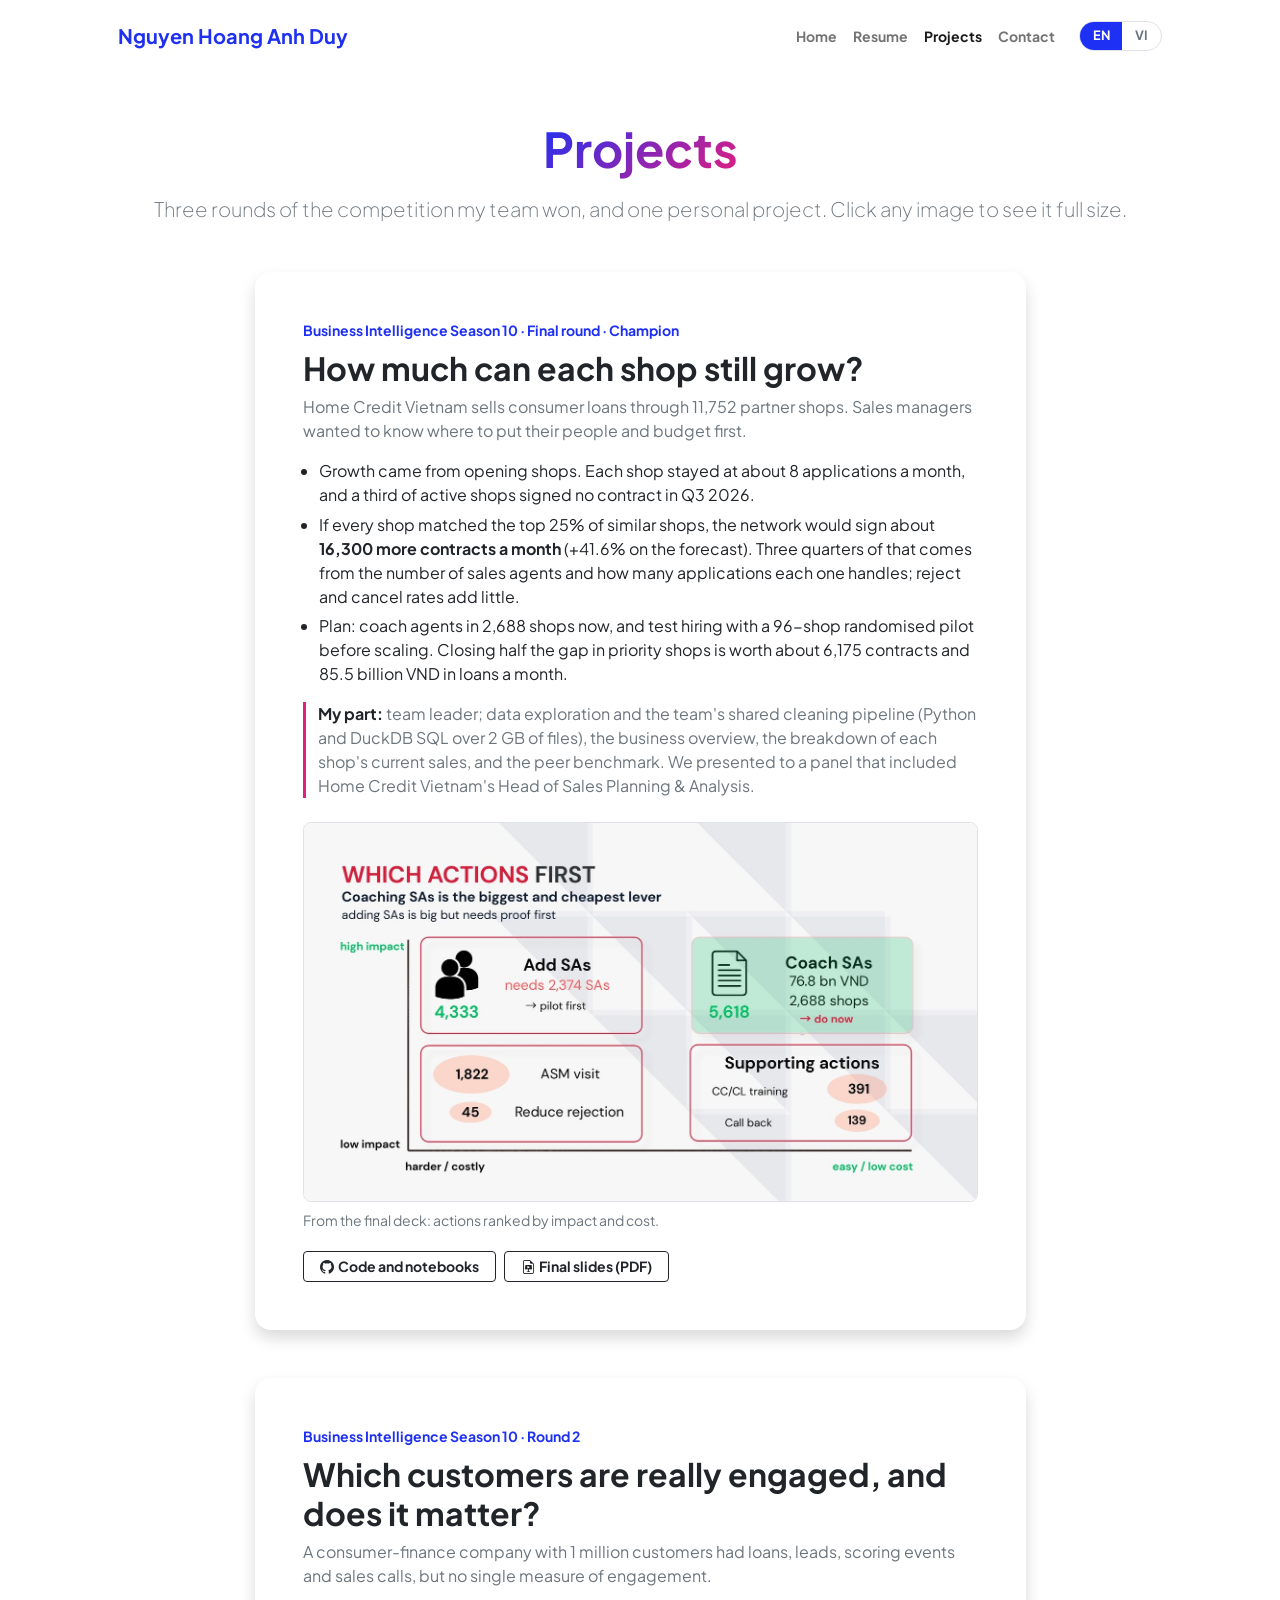
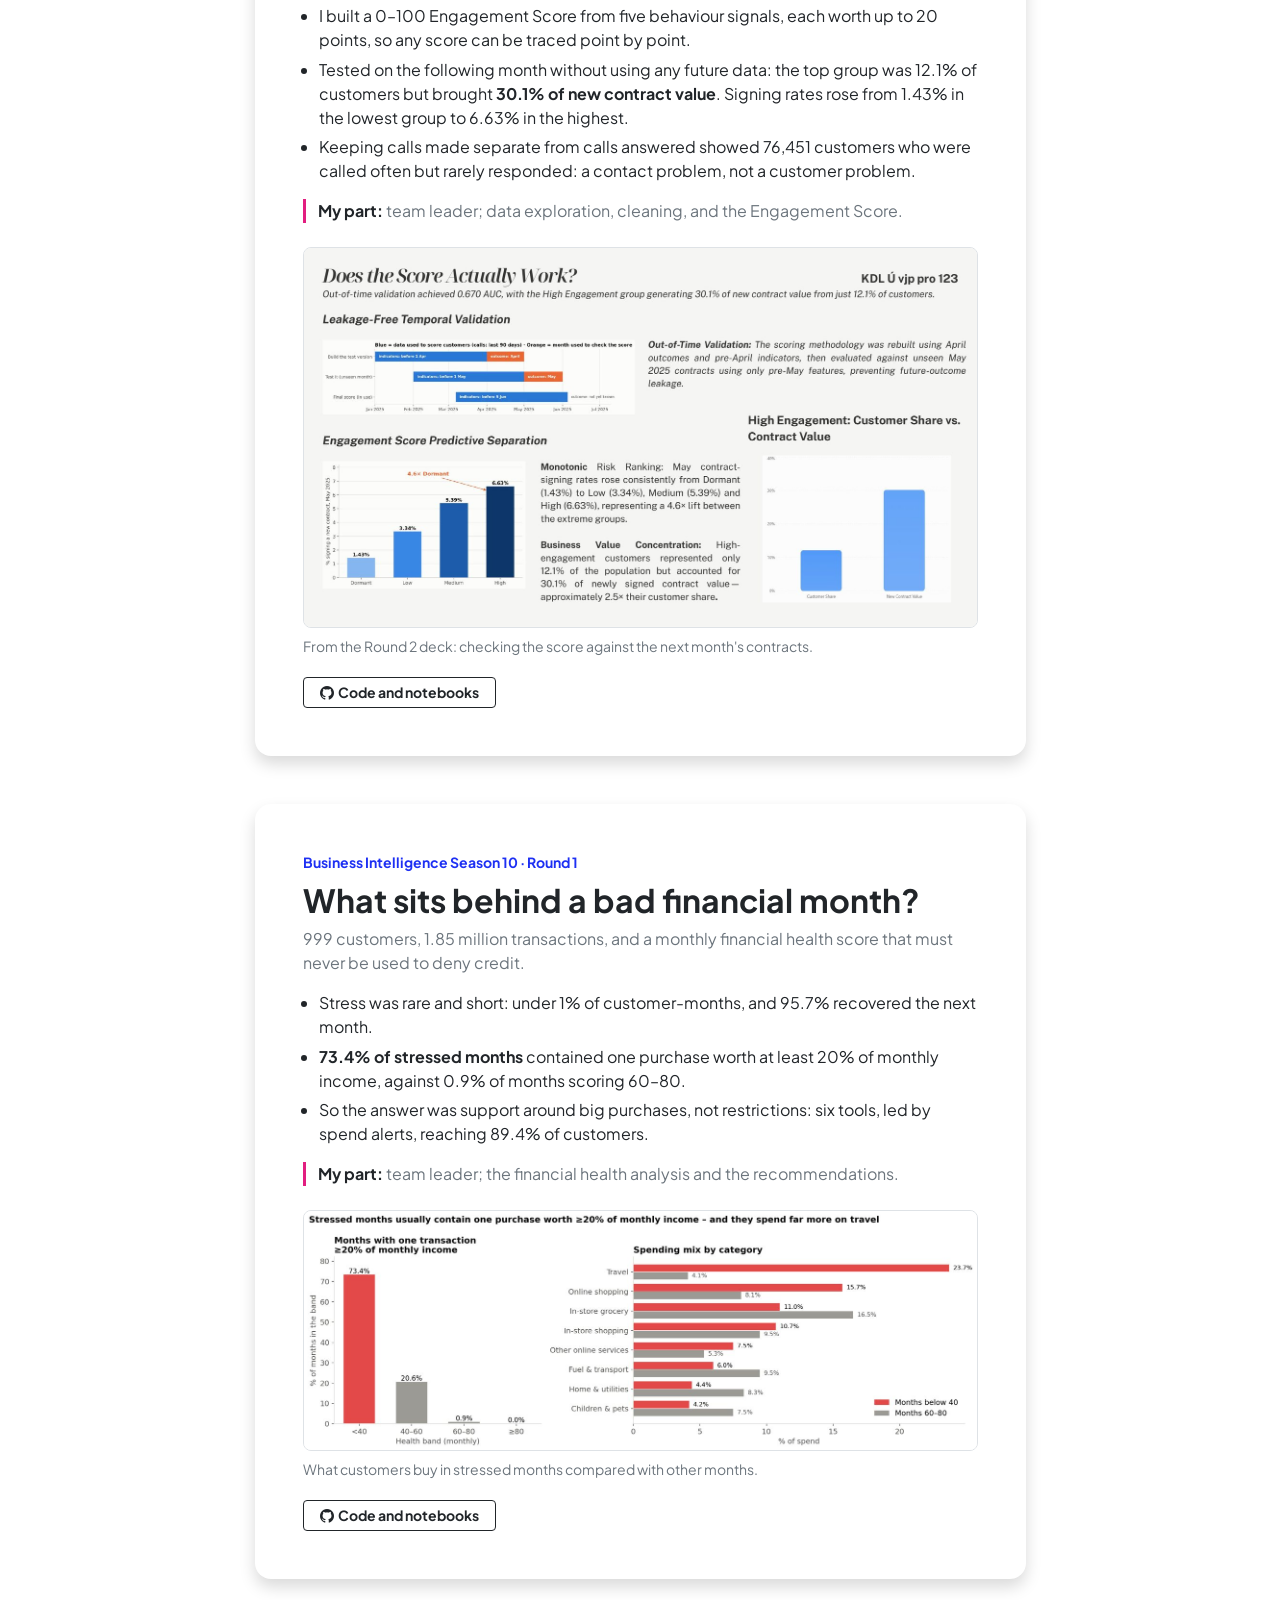
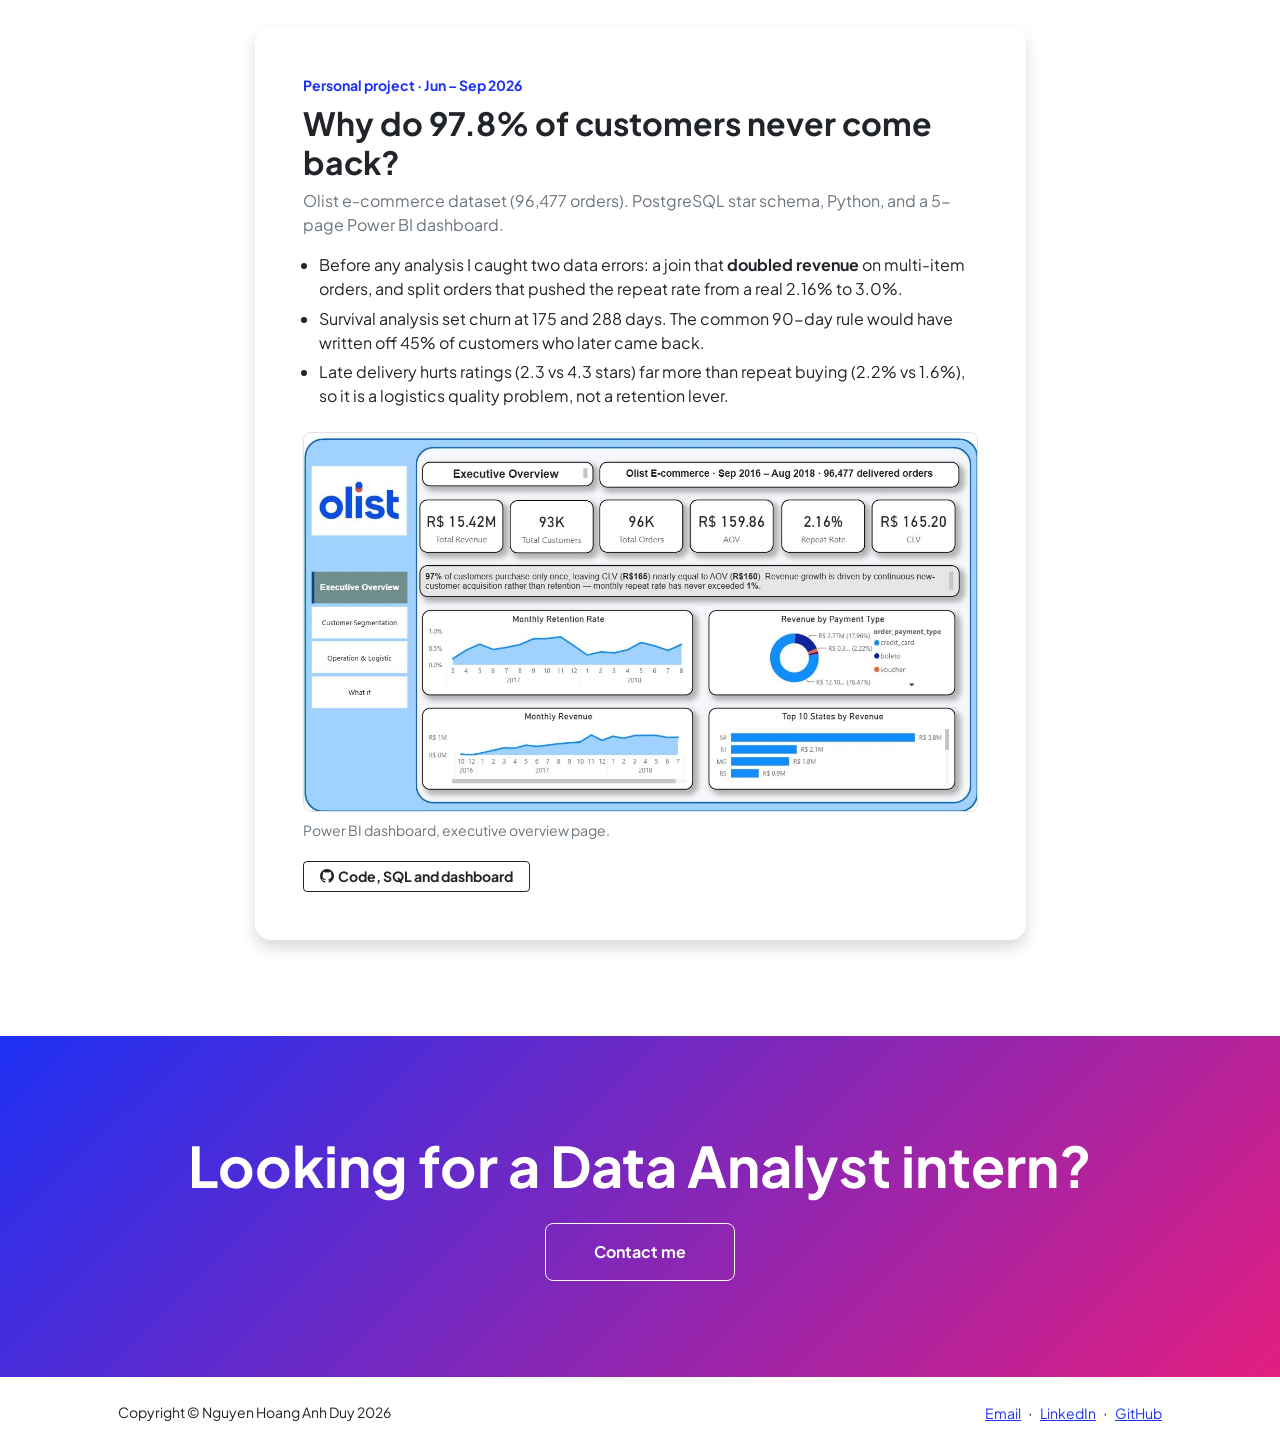
==== projects.html @ 7b72221c "Rebuild portfolio on the Start Bootstrap Personal frame: Home, Resume, Projects, Contact (EN/VI)" ====
<!DOCTYPE html>
<html lang="en" data-lang="en">
    <head>
        <meta charset="utf-8" />
        <meta name="viewport" content="width=device-width, initial-scale=1, shrink-to-fit=no" />
        <meta name="description" content="Data analysis projects by Nguyen Hoang Anh Duy." />
        <meta name="author" content="Nguyen Hoang Anh Duy" />
        <title>Projects – Nguyen Hoang Anh Duy</title>
        <link rel="icon" type="image/x-icon" href="assets/favicon.ico" />
        <link rel="preconnect" href="https://fonts.googleapis.com" />
        <link rel="preconnect" href="https://fonts.gstatic.com" crossorigin />
        <link href="https://fonts.googleapis.com/css2?family=Plus+Jakarta+Sans:wght@300;400;500;600;700;800&amp;display=swap" rel="stylesheet" />
        <link href="https://cdn.jsdelivr.net/npm/bootstrap-icons@1.8.1/font/bootstrap-icons.css" rel="stylesheet" />
        <link href="css/styles.css" rel="stylesheet" />
        <link href="css/custom.css" rel="stylesheet" />
        <script>try{var l=localStorage.getItem('lang');if(l==='vi'||l==='en')document.documentElement.setAttribute('data-lang',l);}catch(e){}</script>
    </head>
    <body class="d-flex flex-column h-100">
        <main class="flex-shrink-0">
            <!-- Navigation-->
            <nav class="navbar navbar-expand-lg navbar-light bg-white py-3">
                <div class="container px-5">
                    <a class="navbar-brand" href="index.html"><span class="fw-bolder text-primary">Nguyen Hoang Anh Duy</span></a>
                    <div class="d-flex align-items-center order-lg-last ms-auto ms-lg-3">
                        <div class="langs" role="group" aria-label="Language">
                            <button type="button" data-set="en" aria-pressed="true">EN</button>
                            <button type="button" data-set="vi" aria-pressed="false">VI</button>
                        </div>
                        <button class="navbar-toggler ms-2" type="button" data-bs-toggle="collapse" data-bs-target="#navbarSupportedContent" aria-controls="navbarSupportedContent" aria-expanded="false" aria-label="Toggle navigation"><span class="navbar-toggler-icon"></span></button>
                    </div>
                    <div class="collapse navbar-collapse" id="navbarSupportedContent">
                        <ul class="navbar-nav ms-auto mb-2 mb-lg-0 small fw-bolder">
                            <li class="nav-item"><a class="nav-link" href="index.html"><span lang="en">Home</span><span lang="vi">Trang chủ</span></a></li>
                            <li class="nav-item"><a class="nav-link" href="resume.html"><span lang="en">Resume</span><span lang="vi">Hồ sơ</span></a></li>
                            <li class="nav-item"><a class="nav-link active" aria-current="page" href="projects.html"><span lang="en">Projects</span><span lang="vi">Dự án</span></a></li>
                            <li class="nav-item"><a class="nav-link" href="contact.html"><span lang="en">Contact</span><span lang="vi">Liên hệ</span></a></li>
                        </ul>
                    </div>
                </div>
            </nav>
            <!-- Projects Section-->
            <section class="py-5">
                <div class="container px-5 mb-5">
                    <div class="text-center mb-5">
                        <h1 class="display-5 fw-bolder mb-0"><span class="text-gradient d-inline"><span lang="en">Projects</span><span lang="vi">Dự án</span></span></h1>
                        <p class="lead fw-light text-muted mt-3 mb-0" lang="en">Three rounds of the competition my team won, and one personal project. Click any image to see it full size.</p>
                        <p class="lead fw-light text-muted mt-3 mb-0" lang="vi">Ba vòng của cuộc thi nhóm mình vô địch, và một dự án cá nhân. Bấm vào hình để xem cỡ lớn.</p>
                    </div>
                    <div class="row gx-5 justify-content-center">
                        <div class="col-lg-11 col-xl-9 col-xxl-8">
                            <div class="card overflow-hidden shadow rounded-4 border-0 mb-5" id="final">
                                <div class="card-body p-0">
                                    <div class="p-4 p-md-5">
                                    <div class="text-primary fw-bolder small mb-2"><span lang="en">Business Intelligence Season 10 &middot; Final round &middot; Champion</span><span lang="vi">Business Intelligence Season 10 &middot; Chung kết &middot; Quán quân</span></div>
                                    <h2 class="fw-bolder" lang="en">How much can each shop still grow?</h2>
                                    <h2 class="fw-bolder" lang="vi">Mỗi shop còn tăng được bao nhiêu?</h2>
                                    <p class="text-muted" lang="en">Home Credit Vietnam sells consumer loans through 11,752 partner shops. Sales managers wanted to know where to put their people and budget first.</p>
                                    <p class="text-muted" lang="vi">Home Credit Vietnam cho vay tiêu dùng qua 11.752 shop đối tác. Ban quản lý bán hàng muốn biết nên dồn nhân sự và ngân sách vào đâu trước.</p>
                                    <ul class="ps-3" lang="en">
                                        <li>Growth came from opening shops. Each shop stayed at about 8 applications a month, and a third of active shops signed no contract in Q3 2026.</li>
                                        <li>If every shop matched the top 25% of similar shops, the network would sign about <strong>16,300 more contracts a month</strong> (+41.6% on the forecast). Three quarters of that comes from the number of sales agents and how many applications each one handles; reject and cancel rates add little.</li>
                                        <li>Plan: coach agents in 2,688 shops now, and test hiring with a 96-shop randomised pilot before scaling. Closing half the gap in priority shops is worth about 6,175 contracts and 85.5 billion VND in loans a month.</li>
                                    </ul>
                                    <ul class="ps-3" lang="vi">
                                        <li>Tăng trưởng đến từ mở thêm shop. Mỗi shop vẫn chỉ khoảng 8 hồ sơ mỗi tháng, và một phần ba shop đang hoạt động không ký được hợp đồng nào trong quý 3/2026.</li>
                                        <li>Nếu mỗi shop làm tốt bằng 1/4 shop tốt nhất trong nhóm shop giống nó, mạng lưới ký thêm khoảng <strong>16.300 hợp đồng mỗi tháng</strong> (cao hơn dự báo 41,6%). Ba phần tư đến từ số nhân viên bán hàng và số hồ sơ mỗi người làm; tỷ lệ từ chối và hủy đóng góp rất ít.</li>
                                        <li>Kế hoạch: kèm cặp nhân viên ở 2.688 shop ngay, và thử tuyển thêm bằng pilot 96 shop chọn ngẫu nhiên trước khi mở rộng. Thu hẹp một nửa phần chênh ở các shop ưu tiên tương đương khoảng 6.175 hợp đồng và 85,5 tỷ đồng tiền cho vay mỗi tháng.</li>
                                    </ul>
                                    <p class="mine" lang="en"><strong>My part:</strong> team leader; data exploration and the team's shared cleaning pipeline (Python and DuckDB SQL over 2 GB of files), the business overview, the breakdown of each shop's current sales, and the peer benchmark. We presented to a panel that included Home Credit Vietnam's Head of Sales Planning &amp; Analysis.</p>
                                    <p class="mine" lang="vi"><strong>Phần của mình:</strong> trưởng nhóm; khám phá dữ liệu và pipeline làm sạch dùng chung cho cả nhóm (Python và DuckDB SQL trên 2 GB dữ liệu), bức tranh tổng quan kinh doanh, phần tách doanh số hiện tại của từng shop, và phần so sánh với shop cùng loại. Nhóm thuyết trình trước ban giám khảo có Trưởng bộ phận Sales Planning &amp; Analysis của Home Credit Vietnam.</p>
                                    <figure class="shot">
                                        <a href="assets/final_actions.jpg"><img class="img-fluid rounded-3 border" src="assets/final_actions.jpg" width="1400" height="787" loading="lazy" alt="Slide ranking actions by impact and cost: coaching agents is the biggest and cheapest lever; adding agents needs a pilot first." /></a>
                                        <figcaption class="small text-muted mt-2"><span lang="en">From the final deck: actions ranked by impact and cost.</span><span lang="vi">Trích slide chung kết: các hành động xếp theo tác động và chi phí.</span></figcaption>
                                    </figure>
                                    <div class="d-flex flex-wrap gap-2">
                                        <a class="btn btn-outline-dark btn-sm px-3 fw-bolder" href="https://github.com/nhaduy-data/bi10-shop-growth-potential"><i class="bi bi-github me-1"></i><span lang="en">Code and notebooks</span><span lang="vi">Code và notebook</span></a>
                                        <a class="btn btn-outline-dark btn-sm px-3 fw-bolder" href="https://github.com/nhaduy-data/bi10-shop-growth-potential/blob/main/slides/BI10_Final_Round_Slides.pdf"><i class="bi bi-file-earmark-slides me-1"></i><span lang="en">Final slides (PDF)</span><span lang="vi">Slide chung kết (PDF)</span></a>
                                    </div>
                                    </div>
                                </div>
                            </div>
                            <div class="card overflow-hidden shadow rounded-4 border-0 mb-5" id="round2">
                                <div class="card-body p-0">
                                    <div class="p-4 p-md-5">
                                    <div class="text-primary fw-bolder small mb-2"><span lang="en">Business Intelligence Season 10 &middot; Round 2</span><span lang="vi">Business Intelligence Season 10 &middot; Vòng 2</span></div>
                                    <h2 class="fw-bolder" lang="en">Which customers are really engaged, and does it matter?</h2>
                                    <h2 class="fw-bolder" lang="vi">Khách nào thật sự gắn kết, và điều đó có quan trọng không?</h2>
                                    <p class="text-muted" lang="en">A consumer-finance company with 1 million customers had loans, leads, scoring events and sales calls, but no single measure of engagement.</p>
                                    <p class="text-muted" lang="vi">Một công ty tài chính tiêu dùng có 1 triệu khách, có dữ liệu hợp đồng, lead, chấm điểm và cuộc gọi, nhưng chưa có thước đo chung về mức độ gắn kết.</p>
                                    <ul class="ps-3" lang="en">
                                        <li>I built a 0–100 Engagement Score from five behaviour signals, each worth up to 20 points, so any score can be traced point by point.</li>
                                        <li>Tested on the following month without using any future data: the top group was 12.1% of customers but brought <strong>30.1% of new contract value</strong>. Signing rates rose from 1.43% in the lowest group to 6.63% in the highest.</li>
                                        <li>Keeping calls made separate from calls answered showed 76,451 customers who were called often but rarely responded: a contact problem, not a customer problem.</li>
                                    </ul>
                                    <ul class="ps-3" lang="vi">
                                        <li>Mình xây Engagement Score 0–100 từ 5 tín hiệu hành vi, mỗi tín hiệu tối đa 20 điểm, nên lần được điểm của từng khách.</li>
                                        <li>Kiểm tra trên tháng sau mà không dùng dữ liệu tương lai: nhóm cao nhất chiếm 12,1% khách nhưng mang về <strong>30,1% giá trị hợp đồng mới</strong>. Tỷ lệ ký tăng từ 1,43% ở nhóm thấp nhất lên 6,63% ở nhóm cao nhất.</li>
                                        <li>Tách việc được gọi với việc có phản hồi cho thấy 76.451 khách bị gọi nhiều nhưng ít phản hồi: vấn đề nằm ở cách liên hệ, không phải ở khách.</li>
                                    </ul>
                                    <p class="mine" lang="en"><strong>My part:</strong> team leader; data exploration, cleaning, and the Engagement Score.</p>
                                    <p class="mine" lang="vi"><strong>Phần của mình:</strong> trưởng nhóm; khám phá dữ liệu, làm sạch, và Engagement Score.</p>
                                    <figure class="shot">
                                        <a href="assets/r2_validation.jpg"><img class="img-fluid rounded-3 border" src="assets/r2_validation.jpg" width="1400" height="787" loading="lazy" alt="Slide showing signing rates rising across engagement groups and the high group's share of new contract value." /></a>
                                        <figcaption class="small text-muted mt-2"><span lang="en">From the Round 2 deck: checking the score against the next month's contracts.</span><span lang="vi">Trích slide vòng 2: kiểm tra điểm với hợp đồng của tháng sau.</span></figcaption>
                                    </figure>
                                    <div class="d-flex flex-wrap gap-2">
                                        <a class="btn btn-outline-dark btn-sm px-3 fw-bolder" href="https://github.com/nhaduy-data/bi10-customer-health-engagement"><i class="bi bi-github me-1"></i><span lang="en">Code and notebooks</span><span lang="vi">Code và notebook</span></a>
                                    </div>
                                    </div>
                                </div>
                            </div>
                            <div class="card overflow-hidden shadow rounded-4 border-0 mb-5" id="round1">
                                <div class="card-body p-0">
                                    <div class="p-4 p-md-5">
                                    <div class="text-primary fw-bolder small mb-2"><span lang="en">Business Intelligence Season 10 &middot; Round 1</span><span lang="vi">Business Intelligence Season 10 &middot; Vòng 1</span></div>
                                    <h2 class="fw-bolder" lang="en">What sits behind a bad financial month?</h2>
                                    <h2 class="fw-bolder" lang="vi">Điều gì nằm sau một tháng tài chính tệ?</h2>
                                    <p class="text-muted" lang="en">999 customers, 1.85 million transactions, and a monthly financial health score that must never be used to deny credit.</p>
                                    <p class="text-muted" lang="vi">999 khách, 1,85 triệu giao dịch, và một điểm sức khỏe tài chính theo tháng không bao giờ được dùng để từ chối cho vay.</p>
                                    <ul class="ps-3" lang="en">
                                        <li>Stress was rare and short: under 1% of customer-months, and 95.7% recovered the next month.</li>
                                        <li><strong>73.4% of stressed months</strong> contained one purchase worth at least 20% of monthly income, against 0.9% of months scoring 60–80.</li>
                                        <li>So the answer was support around big purchases, not restrictions: six tools, led by spend alerts, reaching 89.4% of customers.</li>
                                    </ul>
                                    <ul class="ps-3" lang="vi">
                                        <li>Căng thẳng tài chính hiếm và ngắn: dưới 1% số tháng, và 95,7% hồi phục ngay tháng sau.</li>
                                        <li><strong>73,4% tháng căng thẳng</strong> có một khoản mua từ 20% thu nhập tháng trở lên, so với 0,9% ở các tháng có điểm 60–80.</li>
                                        <li>Vì vậy giải pháp là hỗ trợ quanh các khoản mua lớn, không phải hạn chế: 6 công cụ, dẫn đầu là cảnh báo chi tiêu, chạm tới 89,4% khách.</li>
                                    </ul>
                                    <p class="mine" lang="en"><strong>My part:</strong> team leader; the financial health analysis and the recommendations.</p>
                                    <p class="mine" lang="vi"><strong>Phần của mình:</strong> trưởng nhóm; phân tích sức khỏe tài chính và phần đề xuất.</p>
                                    <figure class="shot">
                                        <a href="assets/r1_stressed_months.jpg"><img class="img-fluid rounded-3 border" src="assets/r1_stressed_months.jpg" width="1400" height="497" loading="lazy" alt="Chart comparing what customers buy in stressed months versus other months." /></a>
                                        <figcaption class="small text-muted mt-2"><span lang="en">What customers buy in stressed months compared with other months.</span><span lang="vi">Khách mua gì trong tháng căng thẳng so với các tháng khác.</span></figcaption>
                                    </figure>
                                    <div class="d-flex flex-wrap gap-2">
                                        <a class="btn btn-outline-dark btn-sm px-3 fw-bolder" href="https://github.com/nhaduy-data/bi10-consumer-financial-health"><i class="bi bi-github me-1"></i><span lang="en">Code and notebooks</span><span lang="vi">Code và notebook</span></a>
                                    </div>
                                    </div>
                                </div>
                            </div>
                            <div class="card overflow-hidden shadow rounded-4 border-0" id="olist">
                                <div class="card-body p-0">
                                    <div class="p-4 p-md-5">
                                    <div class="text-primary fw-bolder small mb-2"><span lang="en">Personal project &middot; Jun – Sep 2026</span><span lang="vi">Dự án cá nhân &middot; Tháng 6 – 9/2026</span></div>
                                    <h2 class="fw-bolder" lang="en">Why do 97.8% of customers never come back?</h2>
                                    <h2 class="fw-bolder" lang="vi">Vì sao 97,8% khách không bao giờ quay lại?</h2>
                                    <p class="text-muted" lang="en">Olist e-commerce dataset (96,477 orders). PostgreSQL star schema, Python, and a 5-page Power BI dashboard.</p>
                                    <p class="text-muted" lang="vi">Bộ dữ liệu thương mại điện tử Olist (96.477 đơn hàng). Star schema trên PostgreSQL, Python, và dashboard Power BI 5 trang.</p>
                                    <ul class="ps-3" lang="en">
                                        <li>Before any analysis I caught two data errors: a join that <strong>doubled revenue</strong> on multi-item orders, and split orders that pushed the repeat rate from a real 2.16% to 3.0%.</li>
                                        <li>Survival analysis set churn at 175 and 288 days. The common 90-day rule would have written off 45% of customers who later came back.</li>
                                        <li>Late delivery hurts ratings (2.3 vs 4.3 stars) far more than repeat buying (2.2% vs 1.6%), so it is a logistics quality problem, not a retention lever.</li>
                                    </ul>
                                    <ul class="ps-3" lang="vi">
                                        <li>Trước khi phân tích, mình bắt được hai lỗi dữ liệu: một phép join làm <strong>doanh thu bị nhân đôi</strong> ở đơn nhiều sản phẩm, và các đơn bị tách làm tỷ lệ mua lại tăng từ 2,16% (thật) lên 3,0%.</li>
                                        <li>Survival analysis đặt ngưỡng rời bỏ ở 175 và 288 ngày. Quy ước 90 ngày phổ biến sẽ coi nhầm 45% khách sau đó quay lại là đã mất.</li>
                                        <li>Giao trễ làm điểm đánh giá giảm mạnh (2,3 so với 4,3 sao) nhưng ít ảnh hưởng tới việc mua lại (2,2% so với 1,6%), nên đây là vấn đề chất lượng giao vận, không phải đòn bẩy giữ chân khách.</li>
                                    </ul>
                                    <figure class="shot">
                                        <a href="assets/olist_dashboard.jpg"><img class="img-fluid rounded-3 border" src="assets/olist_dashboard.jpg" width="1295" height="726" loading="lazy" alt="Executive overview page of the Olist Power BI dashboard." /></a>
                                        <figcaption class="small text-muted mt-2"><span lang="en">Power BI dashboard, executive overview page.</span><span lang="vi">Dashboard Power BI, trang tổng quan.</span></figcaption>
                                    </figure>
                                    <div class="d-flex flex-wrap gap-2">
                                        <a class="btn btn-outline-dark btn-sm px-3 fw-bolder" href="https://github.com/nhaduy-data/customer-lifecycle-analytics"><i class="bi bi-github me-1"></i><span lang="en">Code, SQL and dashboard</span><span lang="vi">Code, SQL và dashboard</span></a>
                                    </div>
                                    </div>
                                </div>
                            </div>
                        </div>
                    </div>
                </div>
            </section>
            <!-- Call to action section-->
            <section class="py-5 bg-gradient-primary-to-secondary text-white">
                <div class="container px-5 my-5">
                    <div class="text-center">
                        <h2 class="display-4 fw-bolder mb-4"><span lang="en">Looking for a Data Analyst intern?</span><span lang="vi">Bạn đang tìm thực tập sinh Data Analyst?</span></h2>
                        <a class="btn btn-outline-light btn-lg px-5 py-3 fs-6 fw-bolder" href="contact.html"><span lang="en">Contact me</span><span lang="vi">Liên hệ mình</span></a>
                    </div>
                </div>
            </section>
        </main>
        <!-- Footer-->
        <footer class="bg-white py-4 mt-auto">
            <div class="container px-5">
                <div class="row align-items-center justify-content-between flex-column flex-sm-row">
                    <div class="col-auto"><div class="small m-0">Copyright &copy; Nguyen Hoang Anh Duy 2026</div></div>
                    <div class="col-auto">
                        <a class="small" href="mailto:nguyenhoanganhduy2005@gmail.com">Email</a>
                        <span class="mx-1">&middot;</span>
                        <a class="small" href="https://www.linkedin.com/in/anhduy-nguyenhoang">LinkedIn</a>
                        <span class="mx-1">&middot;</span>
                        <a class="small" href="https://github.com/nhaduy-data">GitHub</a>
                    </div>
                </div>
            </div>
        </footer>
        <script src="https://cdn.jsdelivr.net/npm/bootstrap@5.2.3/dist/js/bootstrap.bundle.min.js"></script>
        <script src="js/scripts.js"></script>
    </body>
</html>
---- css/custom.css ----
/* Additions on top of Start Bootstrap Personal */
html[data-lang="en"] [lang="vi"], html[data-lang="vi"] [lang="en"] { display: none !important; }

.langs { display: flex; border: 1px solid #dee2e6; border-radius: 999px; overflow: hidden; }
.langs button { font: inherit; font-size: .8rem; font-weight: 700; background: transparent; color: #6c757d; border: 0; padding: .3rem .8rem; cursor: pointer; }
.langs button[aria-pressed="true"] { background: var(--bs-primary); color: #fff; }
.langs button:focus-visible, a:focus-visible { outline: 3px solid var(--bs-primary); outline-offset: 2px; }

.split .srow { display: grid; grid-template-columns: 4.5rem 1fr 4rem; align-items: center; gap: .6rem; margin: .45rem 0; font-size: .9rem; }
.split .srow span { color: #6c757d; }
.split .srow b { text-align: right; font-variant-numeric: tabular-nums; }
.split .bar { height: .8rem; border-radius: .2rem; transform-origin: left; }
.split .bar-a { background: var(--bs-primary); }
.split .bar-b { background: var(--bs-secondary); }
@media (prefers-reduced-motion: no-preference) {
  .split .bar { animation: grow 1.1s cubic-bezier(.2,.7,.2,1) both; }
  .split .bar-b { animation-delay: .5s; }
  @keyframes grow { from { transform: scaleX(0); } to { transform: scaleX(1); } }
}

.mine { color: #6c757d; border-left: 3px solid var(--bs-secondary); padding-left: .8rem; margin: 1rem 0 0; }
.mine strong { color: #212529; }
figure.shot { margin: 1.5rem 0 1.25rem; }
figure.shot img { background: #fff; }
.card ul li { margin: .35rem 0; }

.contact-grid { max-width: 52rem; }
.contact-item { border: 1px solid #e9ecef; transition: border-color .15s; }
.contact-item:hover { border-color: var(--bs-primary); }
.min-w-0 { min-width: 0; }

@media (max-width: 575.98px) {
  .container.px-5 { padding-left: 1rem !important; padding-right: 1rem !important; }
  .navbar-brand { font-size: 1rem; margin-right: .5rem; }
  .navbar-toggler { padding: .25rem .5rem; }
  .card-body.p-5 { padding: 1.5rem !important; }
  .profile .profile-img { width: 100%; height: auto; }
}
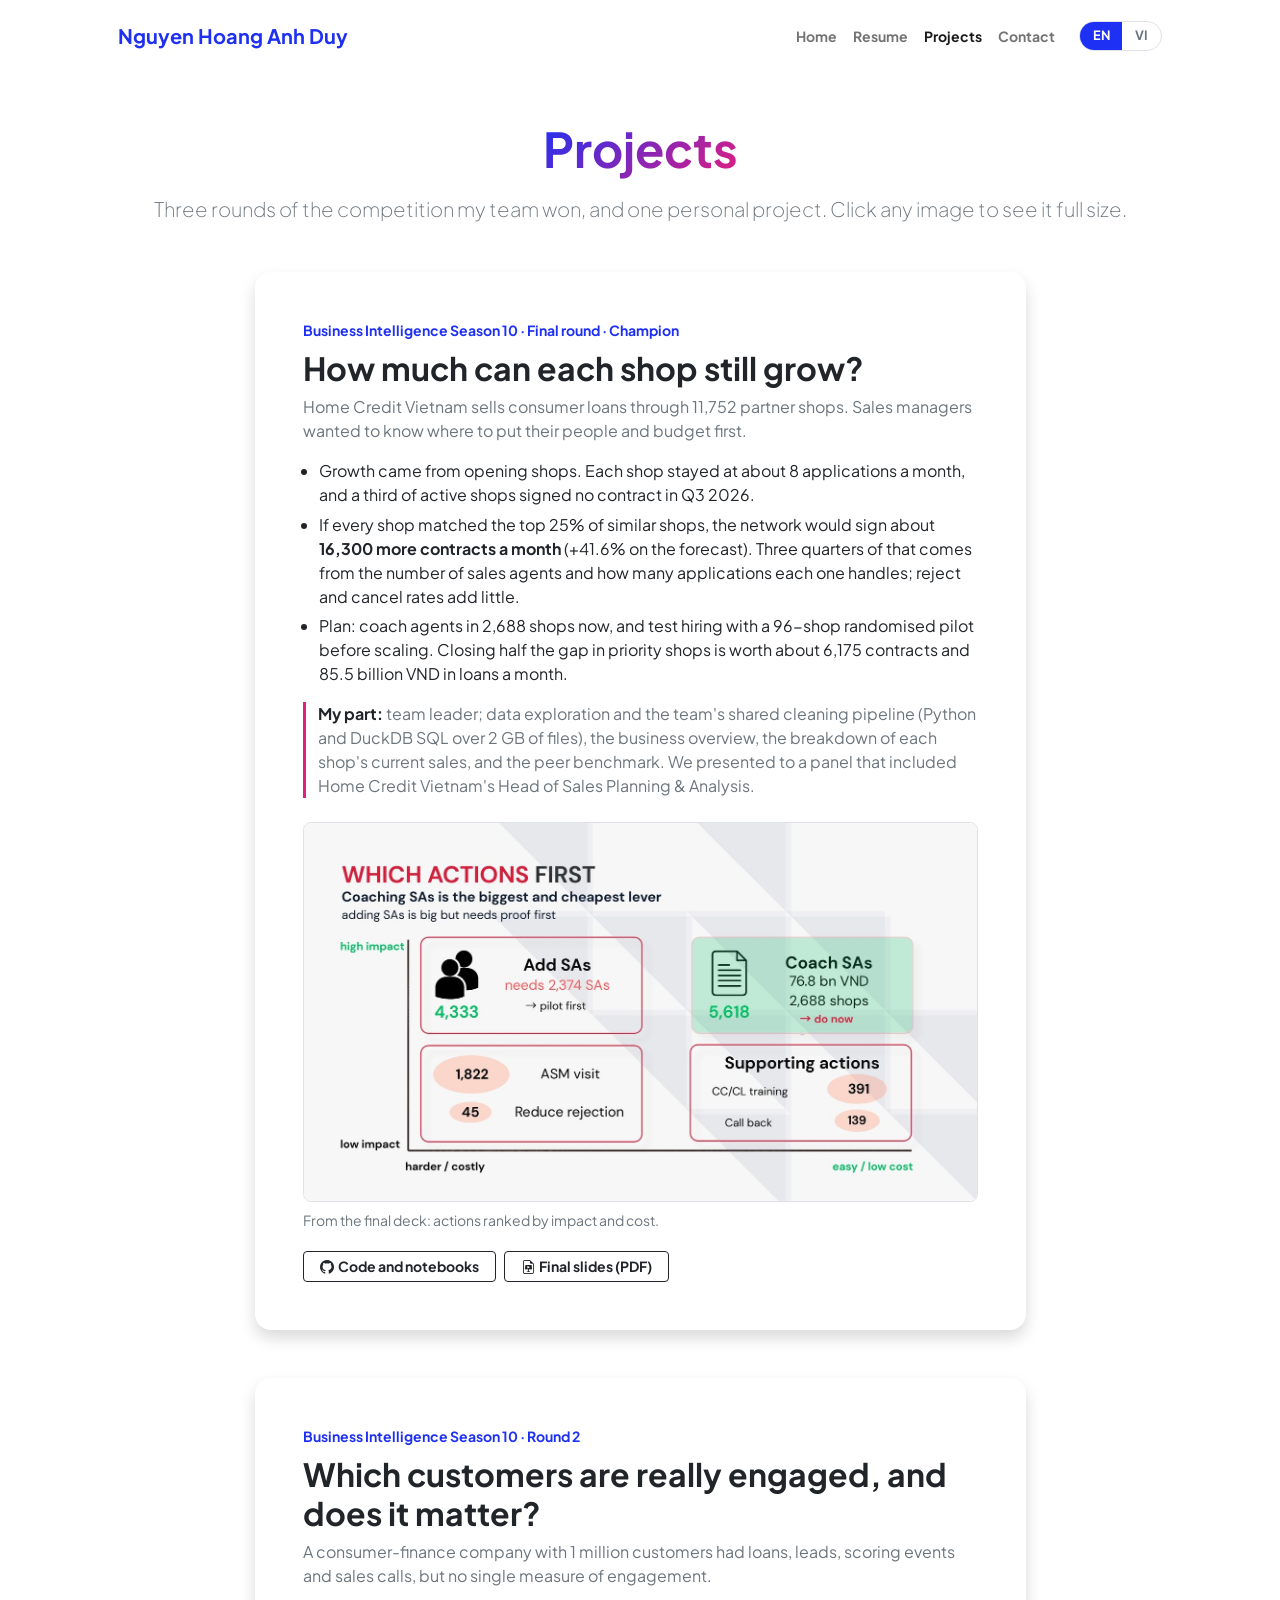
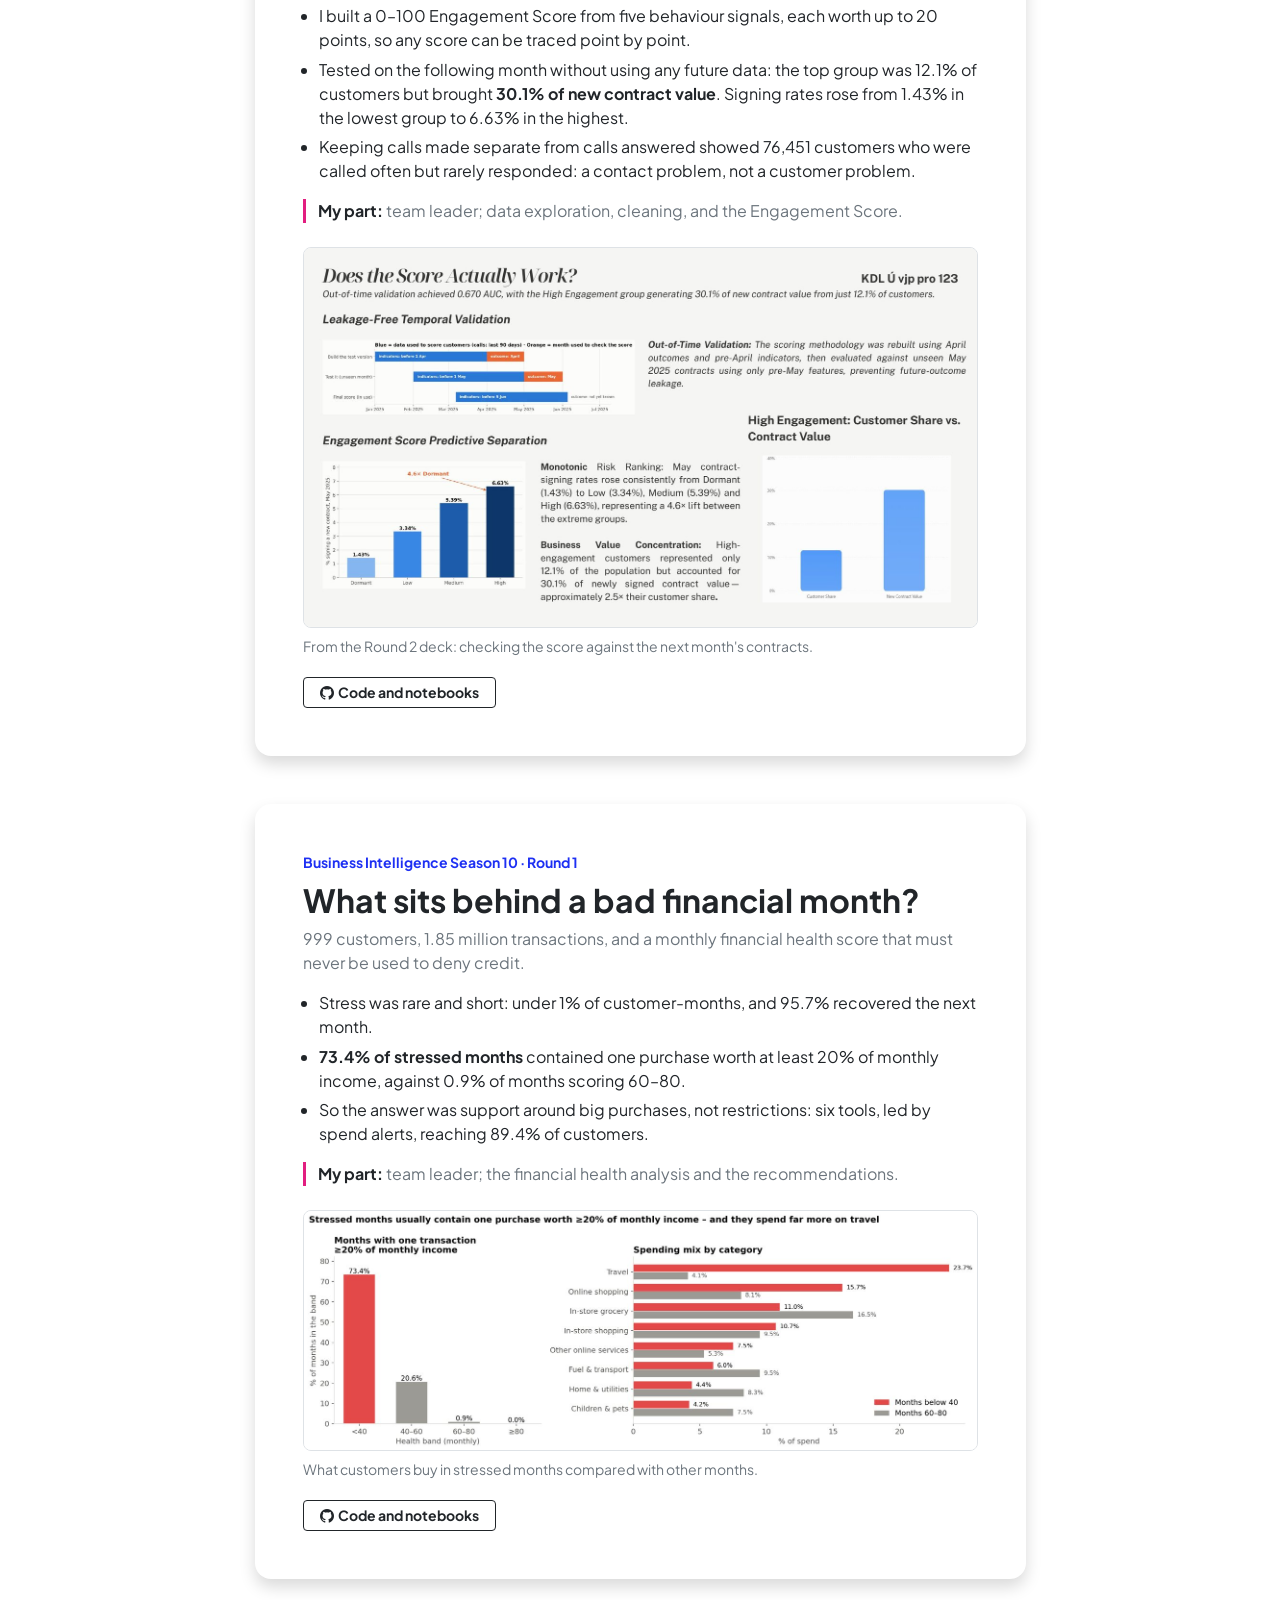
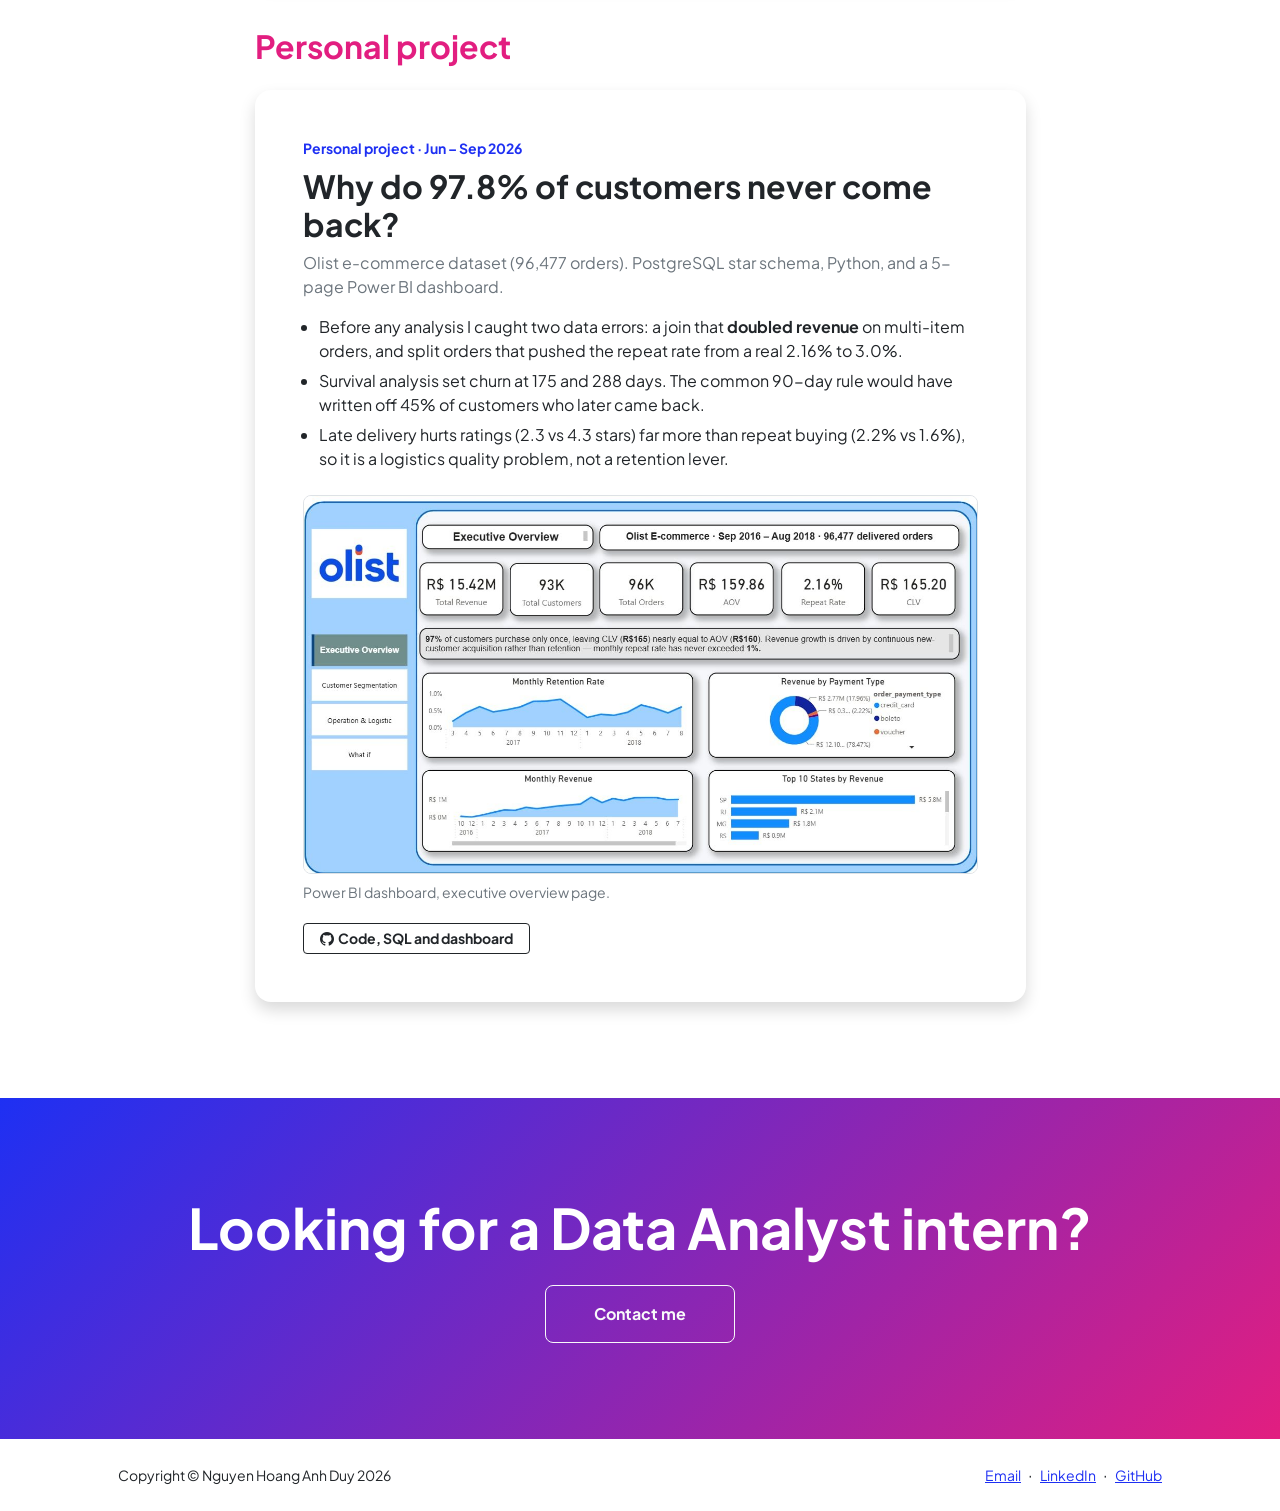
==== commit 9393921f: "Expand About Me and Selected Projects on home page" ====
--- a/projects.html
+++ b/projects.html
@@ -139,6 +139,7 @@
                                     </div>
                                 </div>
                             </div>
+                            <h2 class="fw-bolder text-secondary mt-5 mb-4"><span lang="en">Personal project</span><span lang="vi">Dự án cá nhân</span></h2>
                             <div class="card overflow-hidden shadow rounded-4 border-0" id="olist">
                                 <div class="card-body p-0">
                                     <div class="p-4 p-md-5">
--- a/css/custom.css
+++ b/css/custom.css
@@ -29,6 +29,25 @@
 .contact-item:hover { border-color: var(--bs-primary); }
 .min-w-0 { min-width: 0; }
 
+.about-text p { color: #495057; }
+.hl { border: 1px solid #e9ecef; }
+.rounds-line { display: grid; grid-template-columns: repeat(3, 1fr); gap: 1rem; counter-reset: r; }
+.rounds-line li { position: relative; padding-top: 1rem; border-top: 3px solid #dee2e6; }
+.rounds-line li.win { border-top-color: var(--bs-secondary); }
+.rounds-line .outcome { color: var(--bs-primary); }
+.rounds-line li.win .outcome { color: var(--bs-secondary); }
+@media (max-width: 767.98px) { .rounds-line { grid-template-columns: 1fr; } }
+.win-gallery { display: flex; flex-wrap: wrap; gap: 1rem; }
+.win-gallery figure { --r: 1; flex: var(--r) 1 0; aspect-ratio: var(--r); min-width: 0; margin: 0; overflow: hidden; border-radius: 1rem; box-shadow: 0 .5rem 1rem rgba(0,0,0,.08); }
+.win-gallery .g-stage { --r: 1.442; }
+.win-gallery .g-solo { --r: .75; }
+.win-gallery .g-board { --r: 1; }
+.win-gallery a, .win-gallery img { display: block; width: 100%; height: 100%; }
+.win-gallery img { object-fit: cover; }
+@media (max-width: 767.98px) {
+  .win-gallery { gap: .75rem; }
+  .win-gallery .g-stage { flex: 0 0 100%; }
+}
 @media (max-width: 575.98px) {
   .container.px-5 { padding-left: 1rem !important; padding-right: 1rem !important; }
   .navbar-brand { font-size: 1rem; margin-right: .5rem; }
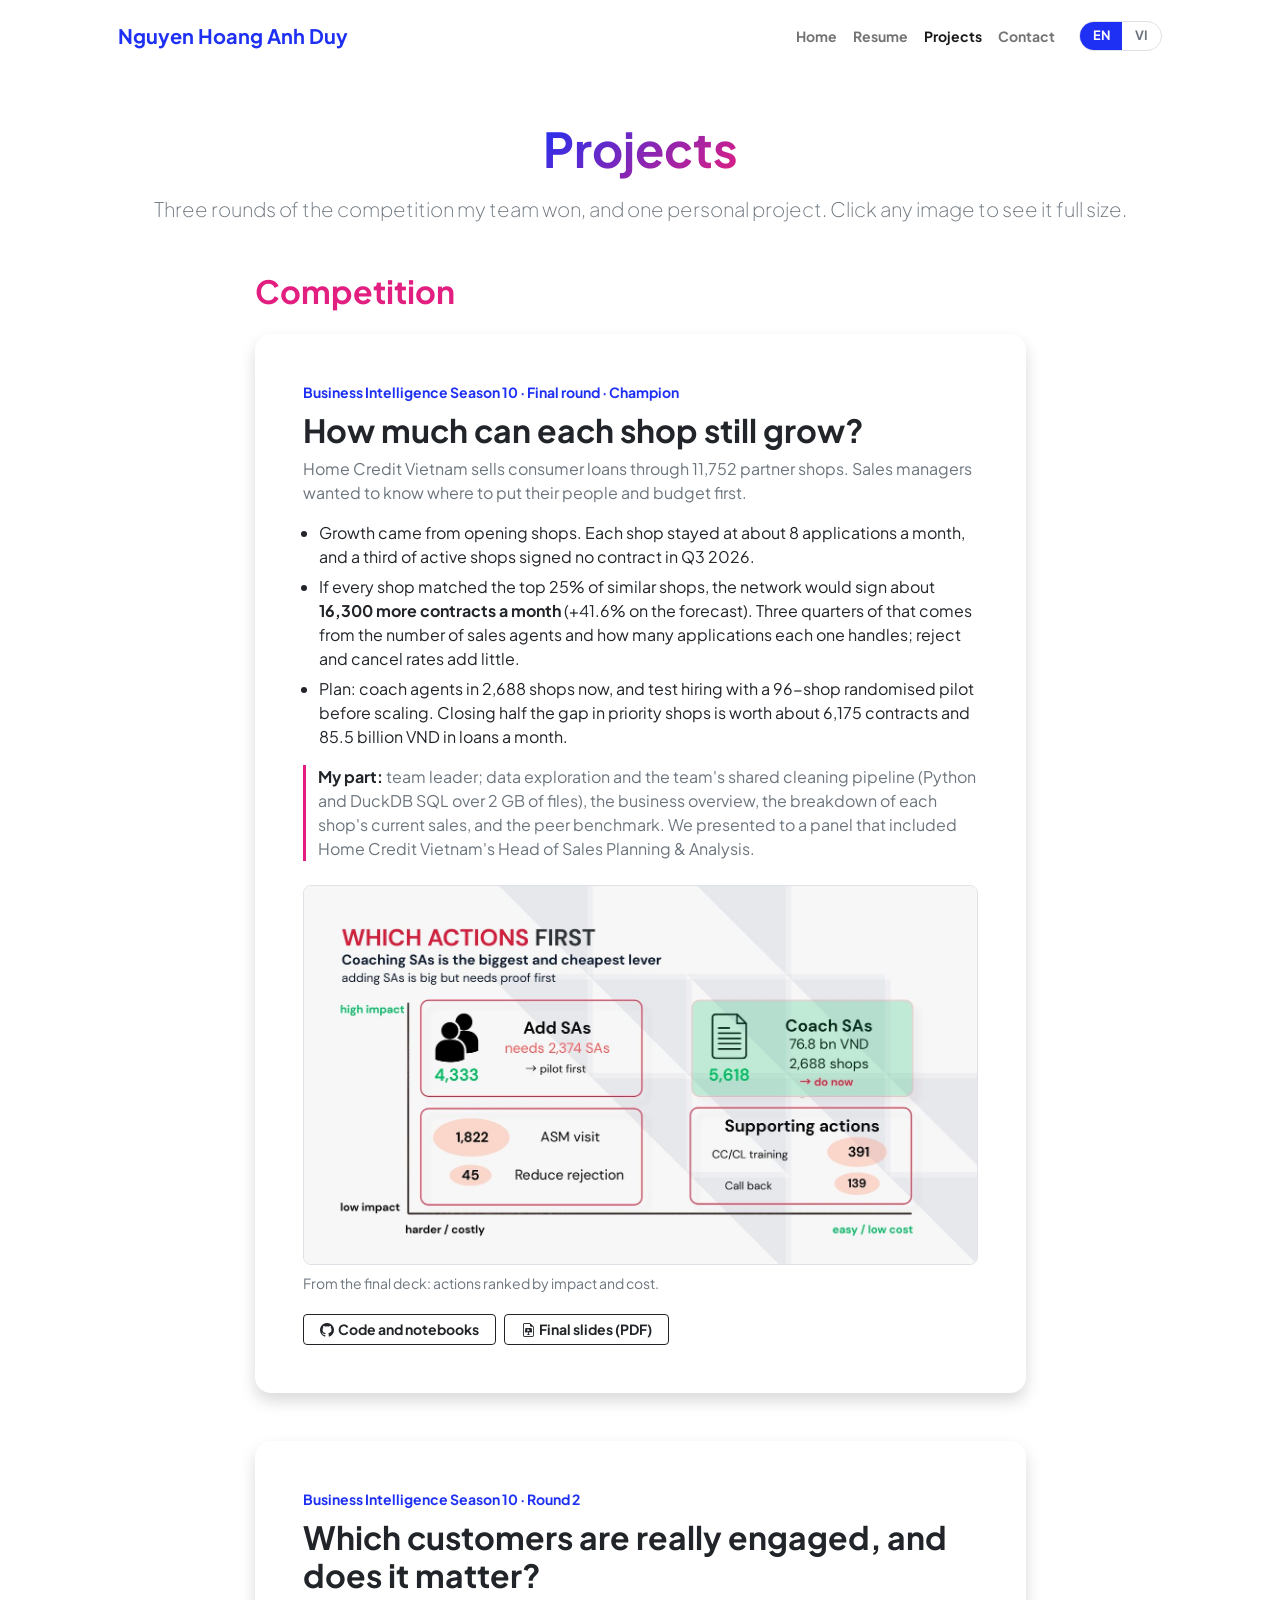
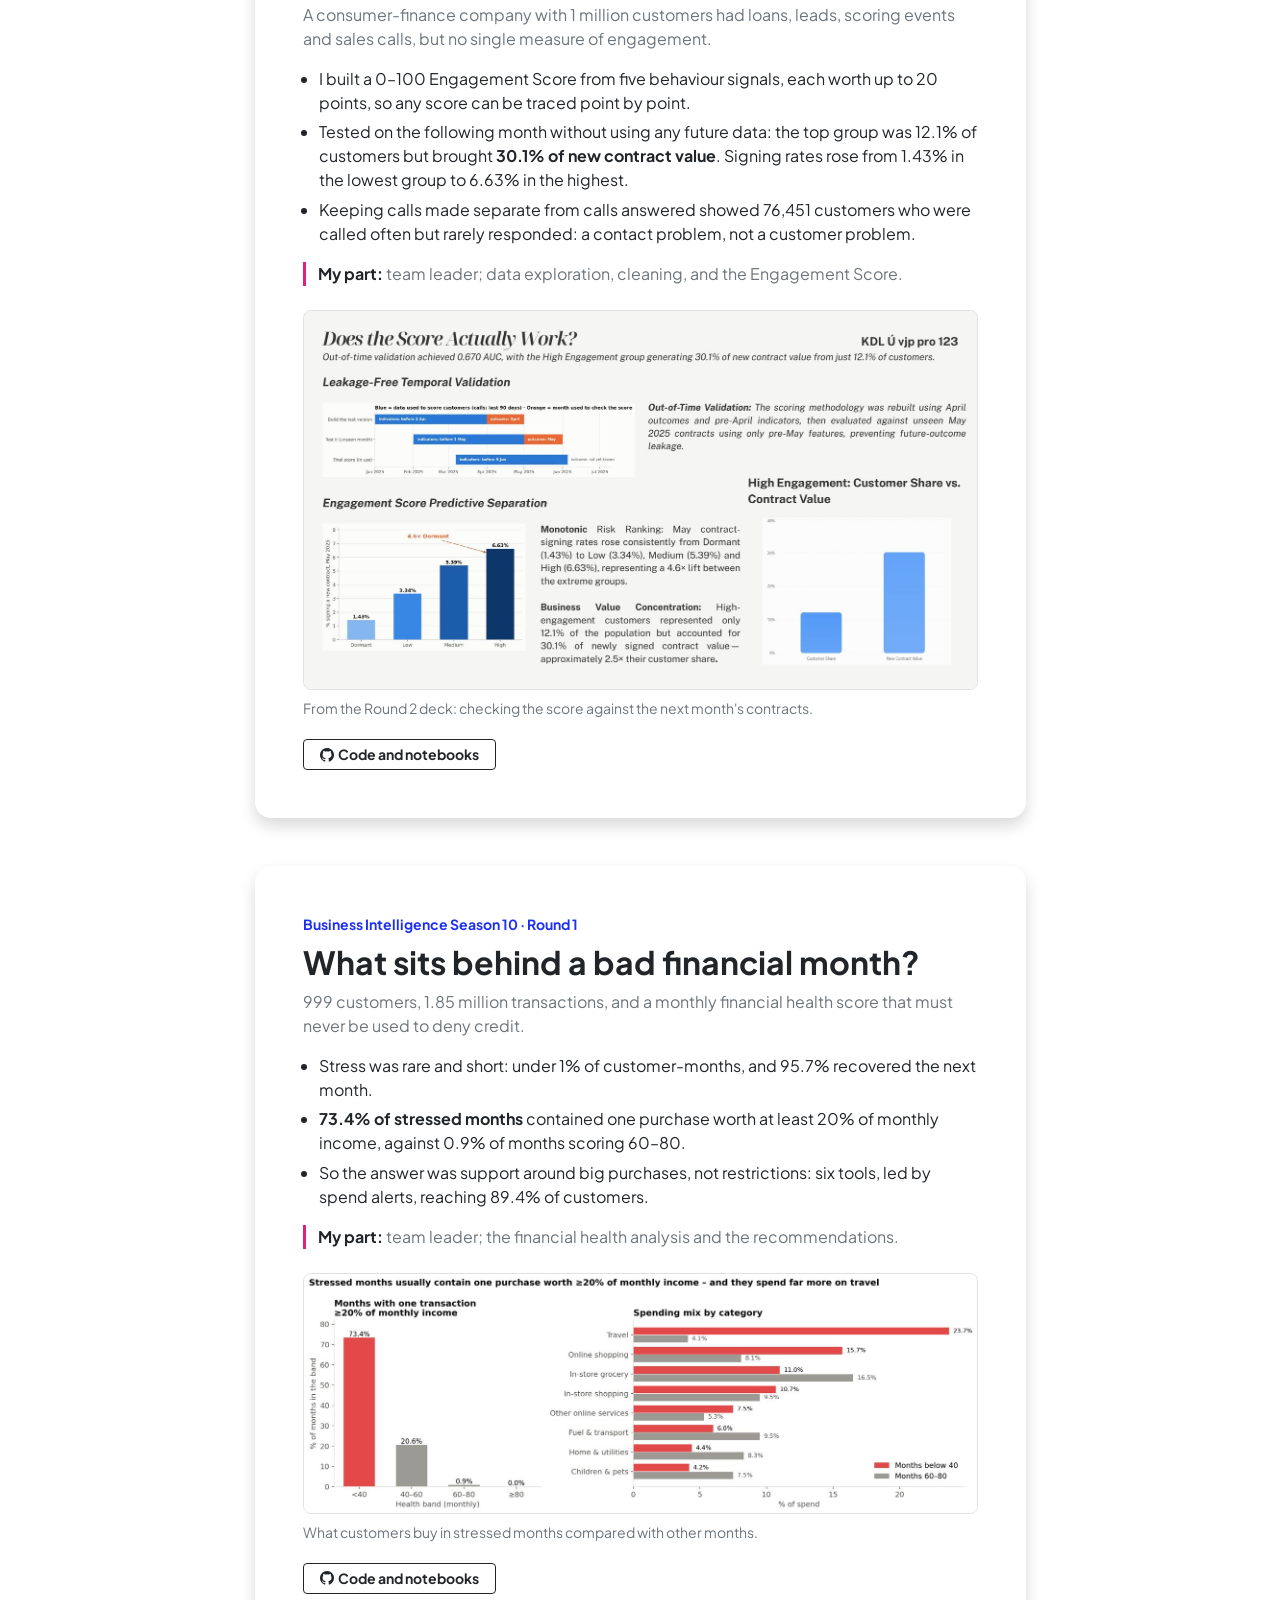
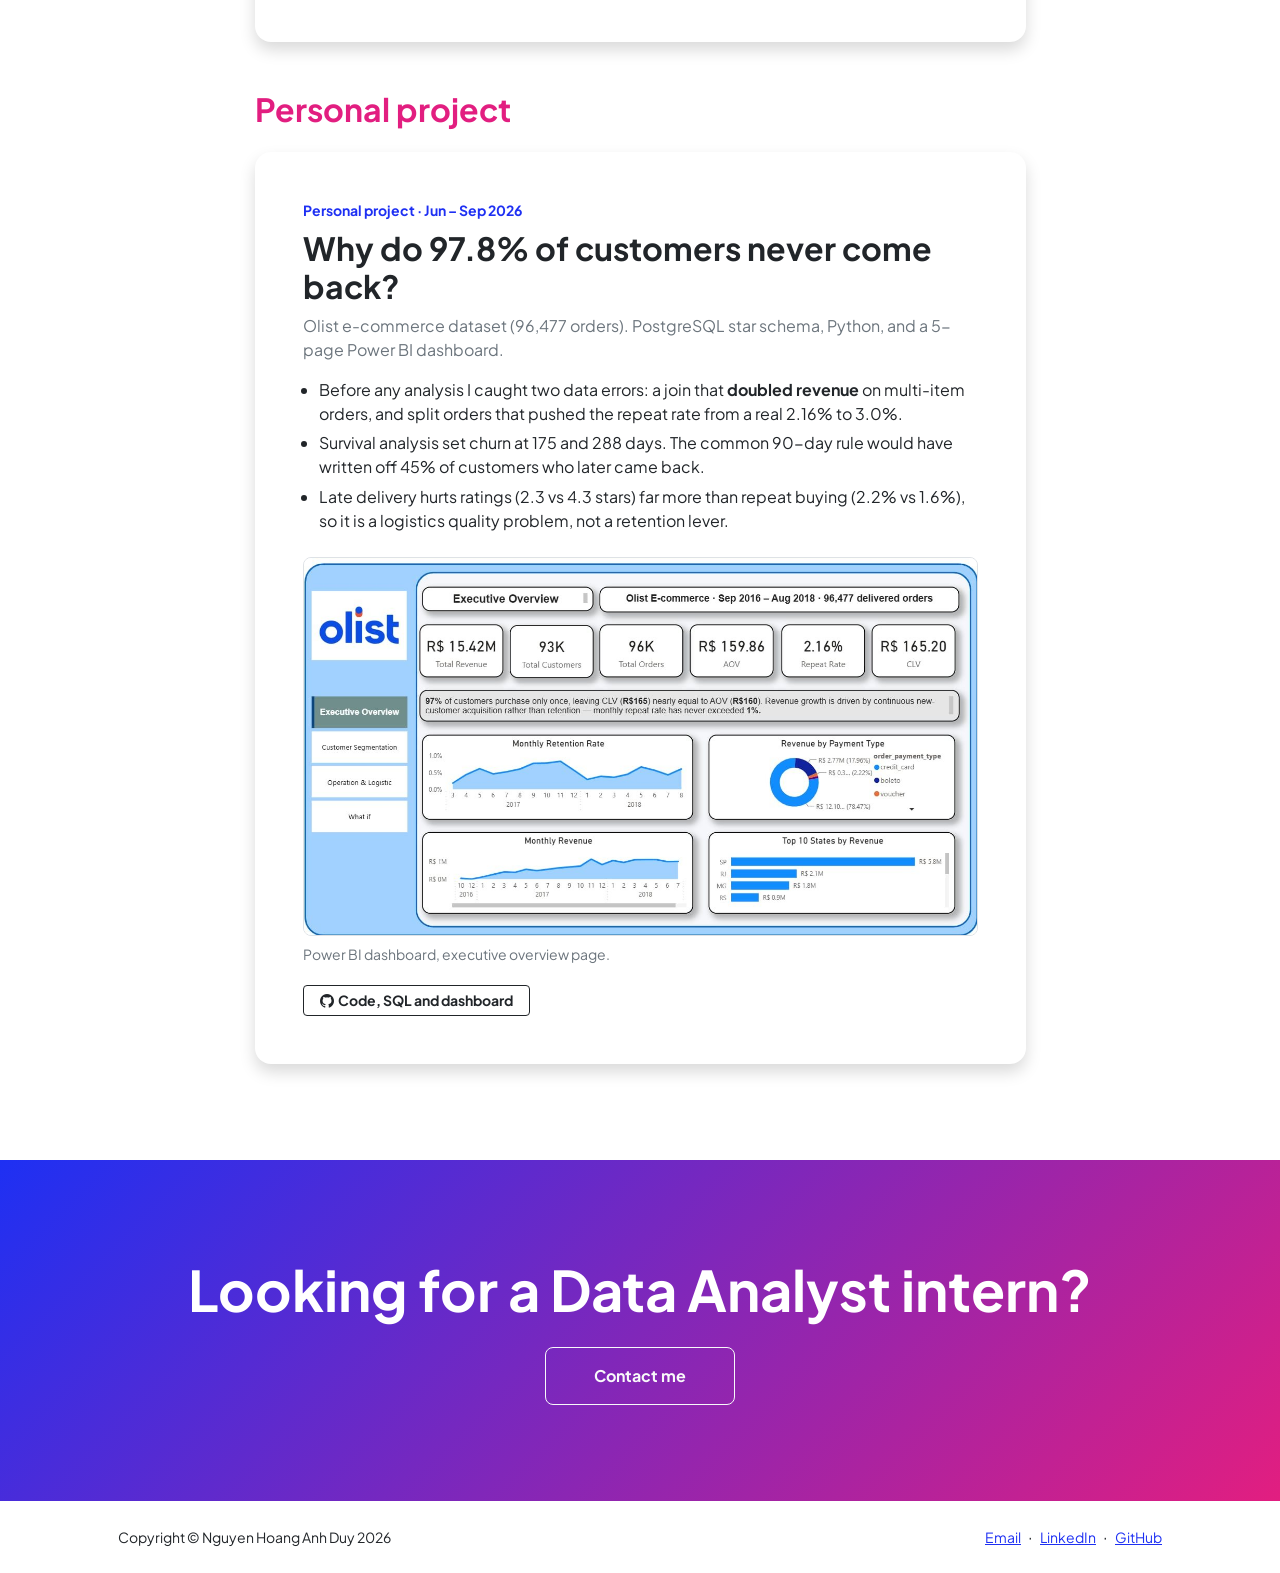
==== commit 1117592c: "Projects: add Competition heading" ====
--- a/projects.html
+++ b/projects.html
@@ -48,6 +48,7 @@
                     </div>
                     <div class="row gx-5 justify-content-center">
                         <div class="col-lg-11 col-xl-9 col-xxl-8">
+                            <h2 class="fw-bolder text-secondary mb-4"><span lang="en">Competition</span><span lang="vi">Cuộc thi</span></h2>
                             <div class="card overflow-hidden shadow rounded-4 border-0 mb-5" id="final">
                                 <div class="card-body p-0">
                                     <div class="p-4 p-md-5">
--- a/css/custom.css
+++ b/css/custom.css
@@ -37,6 +37,16 @@
 .rounds-line .outcome { color: var(--bs-primary); }
 .rounds-line li.win .outcome { color: var(--bs-secondary); }
 @media (max-width: 767.98px) { .rounds-line { grid-template-columns: 1fr; } }
+.segs { display: inline-flex; flex-wrap: wrap; gap: .25rem; padding: .25rem; background: #f1f3f5; border-radius: 999px; }
+.segs .seg { font: inherit; font-size: .9rem; font-weight: 700; border: 0; background: transparent; color: #495057; padding: .45rem 1rem; border-radius: 999px; cursor: pointer; }
+.segs .seg:hover { color: var(--bs-primary); }
+.segs .seg[aria-selected="true"] { background: #fff; color: var(--bs-primary); box-shadow: 0 .125rem .4rem rgba(0,0,0,.08); }
+.segs .seg:focus-visible { outline: 3px solid var(--bs-primary); outline-offset: 2px; }
+.round-pane[hidden] { display: none !important; }
+@media (max-width: 575.98px) {
+  .segs { display: grid; grid-template-columns: 1.4fr 1fr 1fr; width: 100%; border-radius: 1rem; }
+  .segs .seg { padding: .5rem .4rem; line-height: 1.25; font-size: .85rem; border-radius: .8rem; }
+}
 .win-gallery { display: flex; flex-wrap: wrap; gap: 1rem; }
 .win-gallery figure { --r: 1; flex: var(--r) 1 0; aspect-ratio: var(--r); min-width: 0; margin: 0; overflow: hidden; border-radius: 1rem; box-shadow: 0 .5rem 1rem rgba(0,0,0,.08); }
 .win-gallery .g-stage { --r: 1.442; }
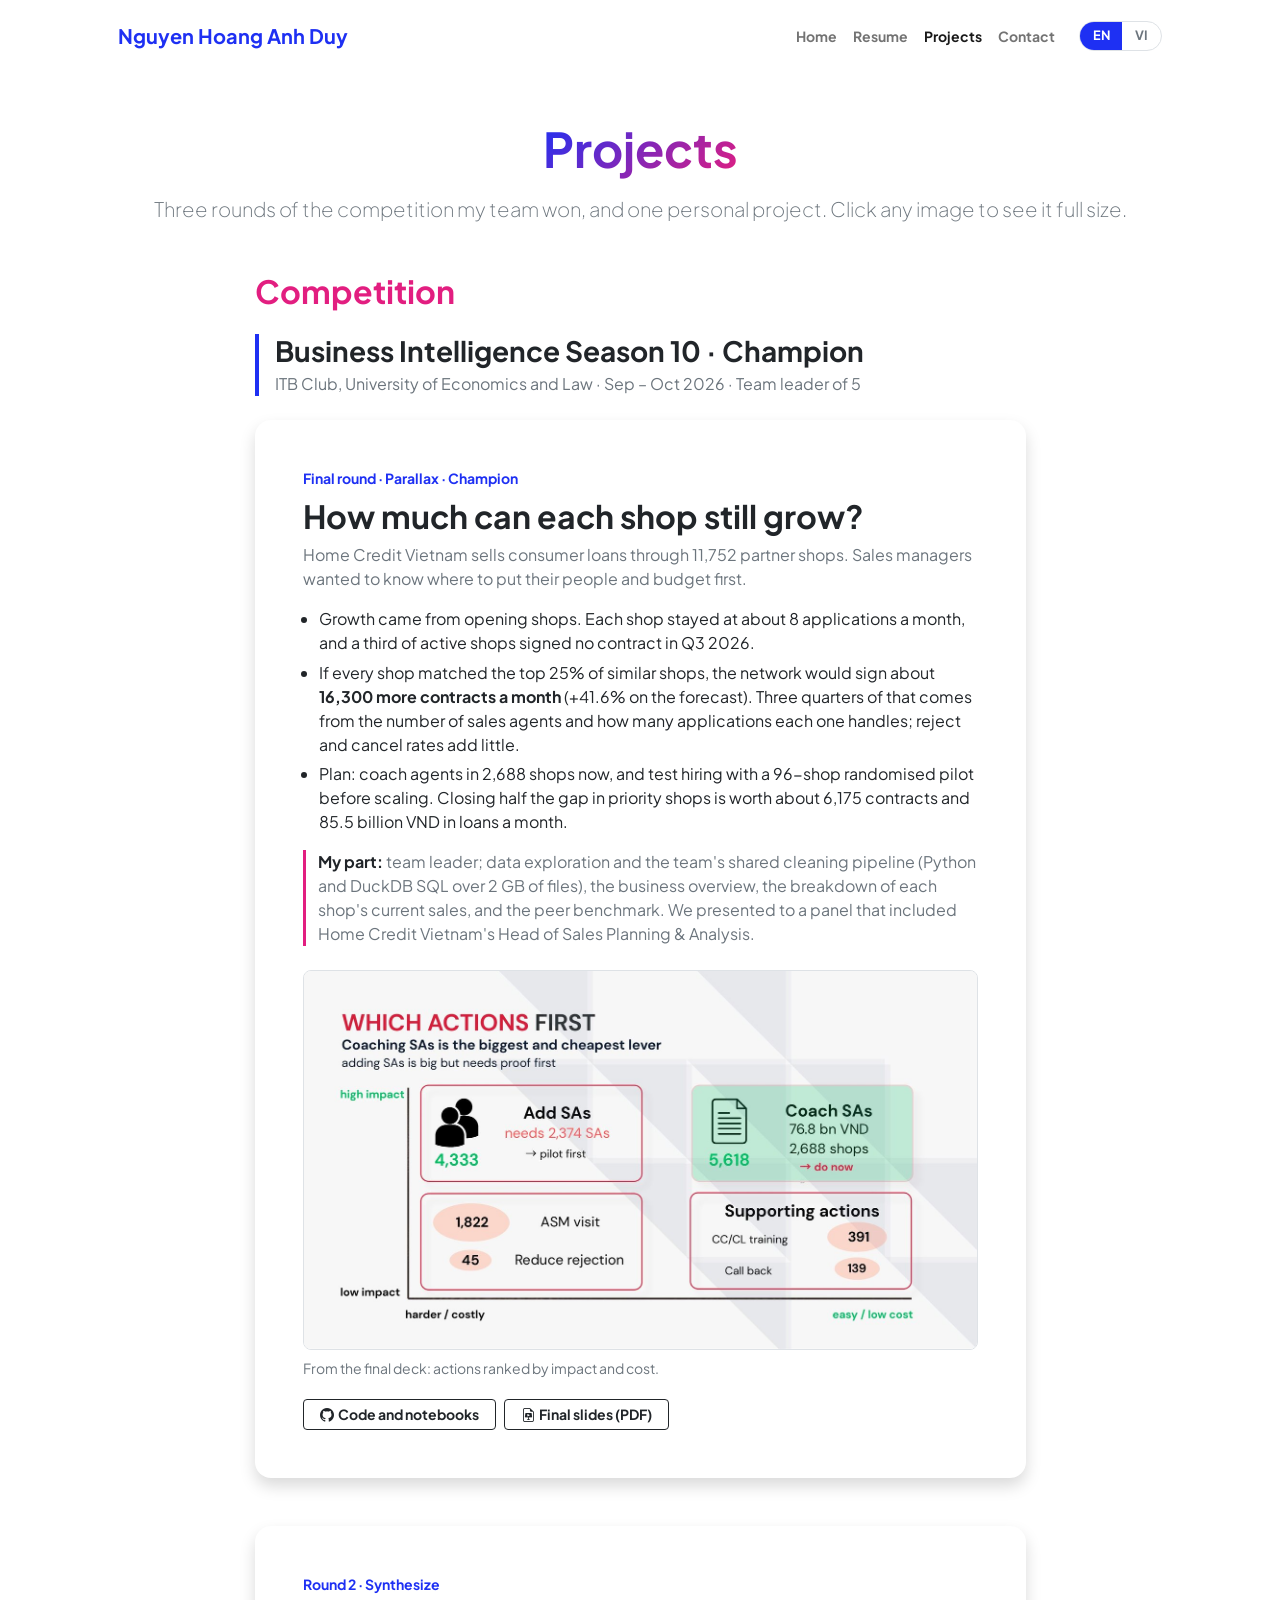
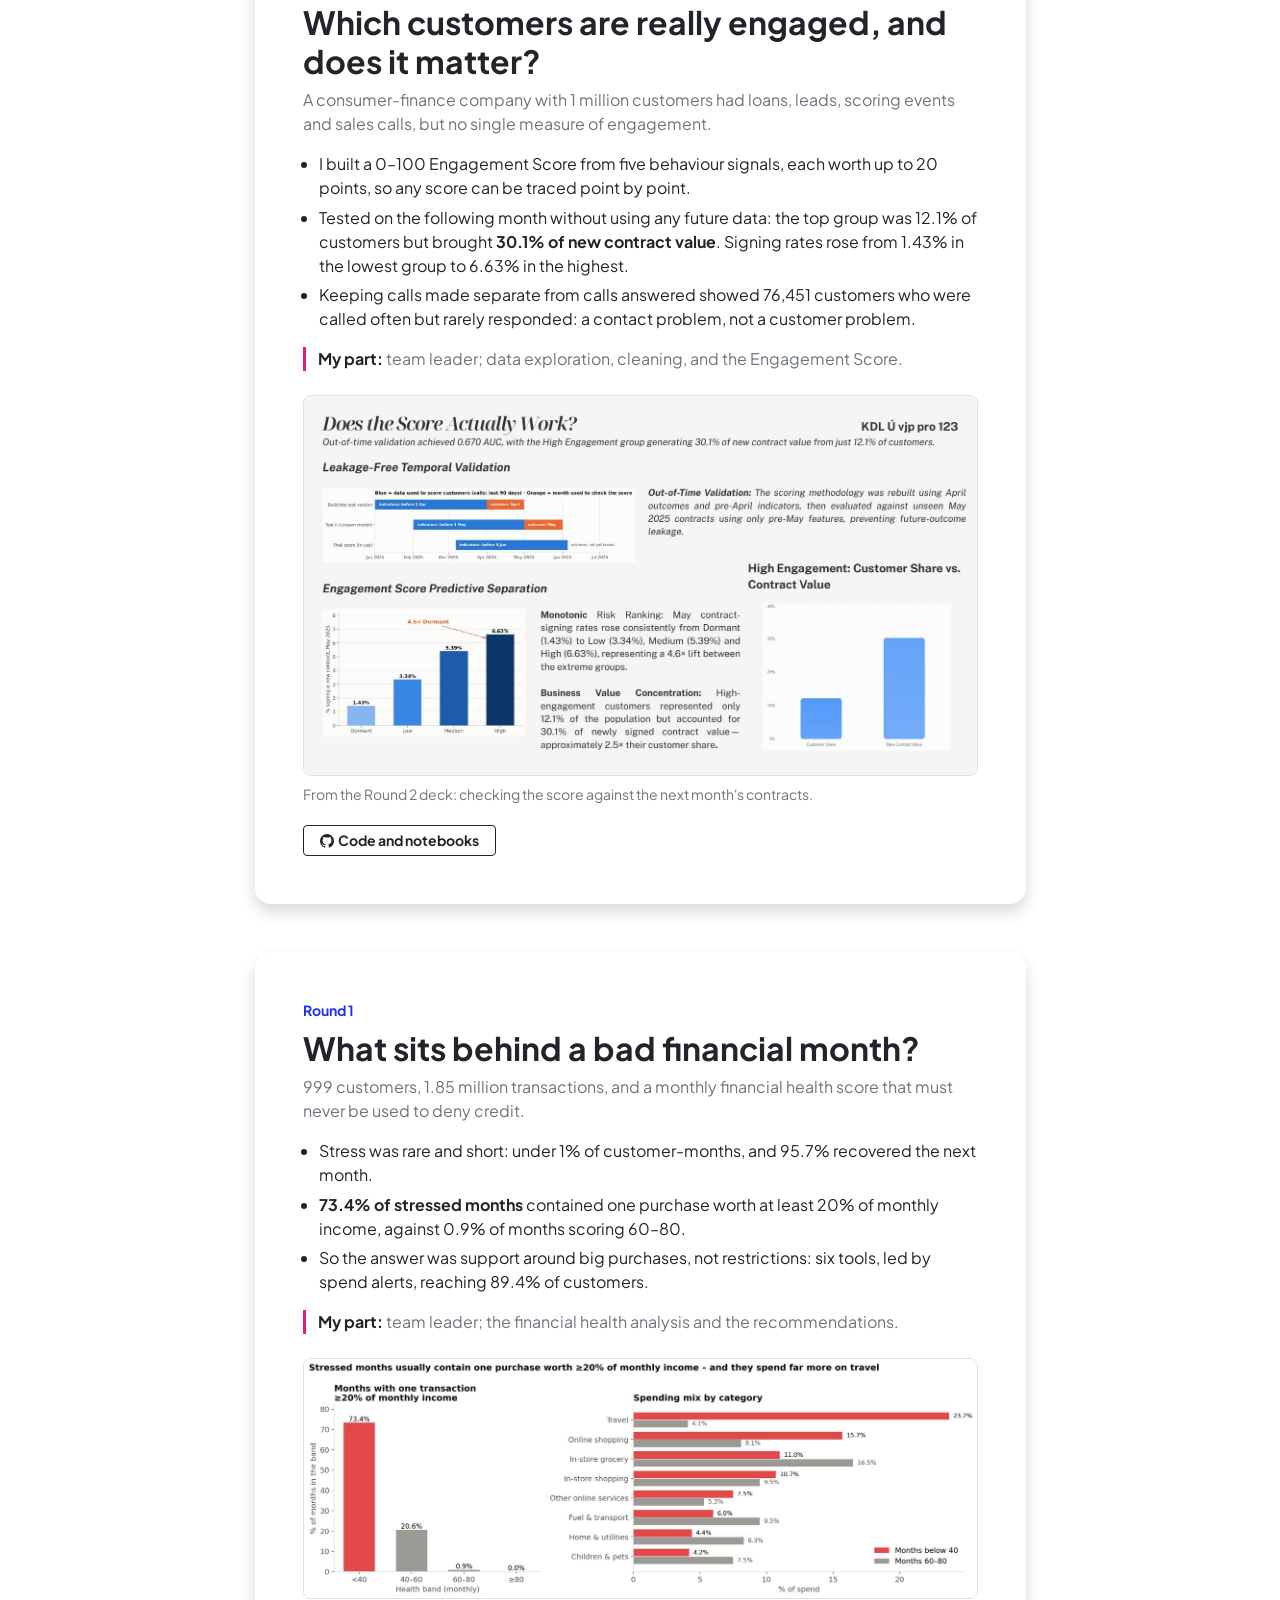
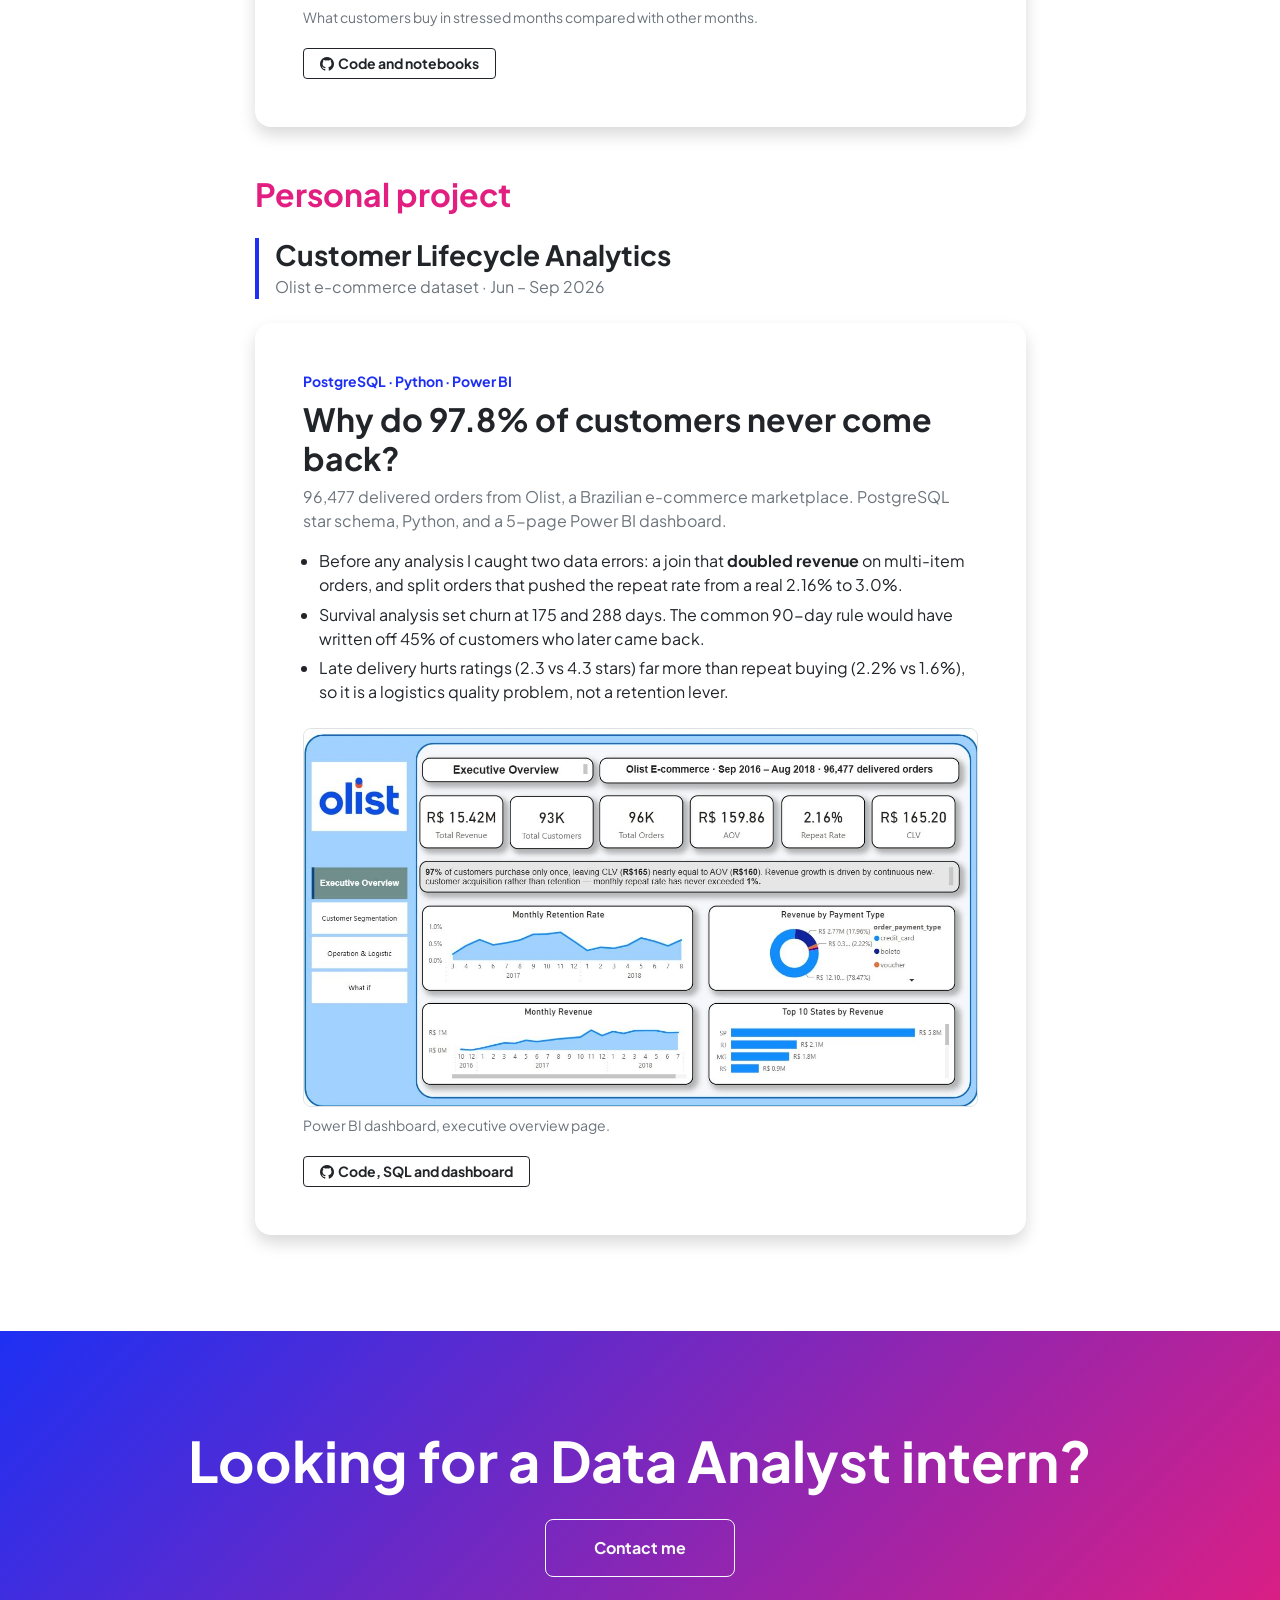
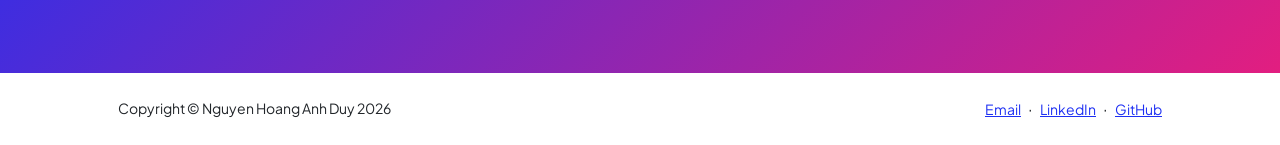
==== commit aee5c59a: "Projects: group cards under competition and project names" ====
--- a/projects.html
+++ b/projects.html
@@ -49,10 +49,14 @@
                     <div class="row gx-5 justify-content-center">
                         <div class="col-lg-11 col-xl-9 col-xxl-8">
                             <h2 class="fw-bolder text-secondary mb-4"><span lang="en">Competition</span><span lang="vi">Cuộc thi</span></h2>
+                            <div class="group-head mb-4">
+                                <h3 class="fw-bolder mb-1"><span lang="en">Business Intelligence Season 10 &middot; Champion</span><span lang="vi">Business Intelligence Season 10 &middot; Quán quân</span></h3>
+                                <div class="text-muted"><span lang="en">ITB Club, University of Economics and Law &middot; Sep – Oct 2026 &middot; Team leader of 5</span><span lang="vi">ITB Club, ĐH Kinh tế – Luật &middot; Tháng 9 – 10/2026 &middot; Trưởng nhóm 5 người</span></div>
+                            </div>
                             <div class="card overflow-hidden shadow rounded-4 border-0 mb-5" id="final">
                                 <div class="card-body p-0">
                                     <div class="p-4 p-md-5">
-                                    <div class="text-primary fw-bolder small mb-2"><span lang="en">Business Intelligence Season 10 &middot; Final round &middot; Champion</span><span lang="vi">Business Intelligence Season 10 &middot; Chung kết &middot; Quán quân</span></div>
+                                    <div class="text-primary fw-bolder small mb-2"><span lang="en">Final round &middot; Parallax &middot; Champion</span><span lang="vi">Vòng chung kết &middot; Parallax &middot; Quán quân</span></div>
                                     <h2 class="fw-bolder" lang="en">How much can each shop still grow?</h2>
                                     <h2 class="fw-bolder" lang="vi">Mỗi shop còn tăng được bao nhiêu?</h2>
                                     <p class="text-muted" lang="en">Home Credit Vietnam sells consumer loans through 11,752 partner shops. Sales managers wanted to know where to put their people and budget first.</p>
@@ -83,7 +87,7 @@
                             <div class="card overflow-hidden shadow rounded-4 border-0 mb-5" id="round2">
                                 <div class="card-body p-0">
                                     <div class="p-4 p-md-5">
-                                    <div class="text-primary fw-bolder small mb-2"><span lang="en">Business Intelligence Season 10 &middot; Round 2</span><span lang="vi">Business Intelligence Season 10 &middot; Vòng 2</span></div>
+                                    <div class="text-primary fw-bolder small mb-2"><span lang="en">Round 2 &middot; Synthesize</span><span lang="vi">Vòng 2 &middot; Synthesize</span></div>
                                     <h2 class="fw-bolder" lang="en">Which customers are really engaged, and does it matter?</h2>
                                     <h2 class="fw-bolder" lang="vi">Khách nào thật sự gắn kết, và điều đó có quan trọng không?</h2>
                                     <p class="text-muted" lang="en">A consumer-finance company with 1 million customers had loans, leads, scoring events and sales calls, but no single measure of engagement.</p>
@@ -113,7 +117,7 @@
                             <div class="card overflow-hidden shadow rounded-4 border-0 mb-5" id="round1">
                                 <div class="card-body p-0">
                                     <div class="p-4 p-md-5">
-                                    <div class="text-primary fw-bolder small mb-2"><span lang="en">Business Intelligence Season 10 &middot; Round 1</span><span lang="vi">Business Intelligence Season 10 &middot; Vòng 1</span></div>
+                                    <div class="text-primary fw-bolder small mb-2"><span lang="en">Round 1</span><span lang="vi">Vòng 1</span></div>
                                     <h2 class="fw-bolder" lang="en">What sits behind a bad financial month?</h2>
                                     <h2 class="fw-bolder" lang="vi">Điều gì nằm sau một tháng tài chính tệ?</h2>
                                     <p class="text-muted" lang="en">999 customers, 1.85 million transactions, and a monthly financial health score that must never be used to deny credit.</p>
@@ -141,14 +145,18 @@
                                 </div>
                             </div>
                             <h2 class="fw-bolder text-secondary mt-5 mb-4"><span lang="en">Personal project</span><span lang="vi">Dự án cá nhân</span></h2>
+                            <div class="group-head mb-4">
+                                <h3 class="fw-bolder mb-1">Customer Lifecycle Analytics</h3>
+                                <div class="text-muted"><span lang="en">Olist e-commerce dataset &middot; Jun – Sep 2026</span><span lang="vi">Bộ dữ liệu thương mại điện tử Olist &middot; Tháng 6 – 9/2026</span></div>
+                            </div>
                             <div class="card overflow-hidden shadow rounded-4 border-0" id="olist">
                                 <div class="card-body p-0">
                                     <div class="p-4 p-md-5">
-                                    <div class="text-primary fw-bolder small mb-2"><span lang="en">Personal project &middot; Jun – Sep 2026</span><span lang="vi">Dự án cá nhân &middot; Tháng 6 – 9/2026</span></div>
+                                    <div class="text-primary fw-bolder small mb-2"><span lang="en">PostgreSQL &middot; Python &middot; Power BI</span><span lang="vi">PostgreSQL &middot; Python &middot; Power BI</span></div>
                                     <h2 class="fw-bolder" lang="en">Why do 97.8% of customers never come back?</h2>
                                     <h2 class="fw-bolder" lang="vi">Vì sao 97,8% khách không bao giờ quay lại?</h2>
-                                    <p class="text-muted" lang="en">Olist e-commerce dataset (96,477 orders). PostgreSQL star schema, Python, and a 5-page Power BI dashboard.</p>
-                                    <p class="text-muted" lang="vi">Bộ dữ liệu thương mại điện tử Olist (96.477 đơn hàng). Star schema trên PostgreSQL, Python, và dashboard Power BI 5 trang.</p>
+                                    <p class="text-muted" lang="en">96,477 delivered orders from Olist, a Brazilian e-commerce marketplace. PostgreSQL star schema, Python, and a 5-page Power BI dashboard.</p>
+                                    <p class="text-muted" lang="vi">96.477 đơn hàng đã giao từ Olist, một sàn thương mại điện tử của Brazil. Star schema trên PostgreSQL, Python, và dashboard Power BI 5 trang.</p>
                                     <ul class="ps-3" lang="en">
                                         <li>Before any analysis I caught two data errors: a join that <strong>doubled revenue</strong> on multi-item orders, and split orders that pushed the repeat rate from a real 2.16% to 3.0%.</li>
                                         <li>Survival analysis set churn at 175 and 288 days. The common 90-day rule would have written off 45% of customers who later came back.</li>
--- a/css/custom.css
+++ b/css/custom.css
@@ -43,6 +43,7 @@
 .segs .seg[aria-selected="true"] { background: #fff; color: var(--bs-primary); box-shadow: 0 .125rem .4rem rgba(0,0,0,.08); }
 .segs .seg:focus-visible { outline: 3px solid var(--bs-primary); outline-offset: 2px; }
 .round-pane[hidden] { display: none !important; }
+.group-head { border-left: 4px solid var(--bs-primary); padding-left: 1rem; }
 @media (max-width: 575.98px) {
   .segs { display: grid; grid-template-columns: 1.4fr 1fr 1fr; width: 100%; border-radius: 1rem; }
   .segs .seg { padding: .5rem .4rem; line-height: 1.25; font-size: .85rem; border-radius: .8rem; }
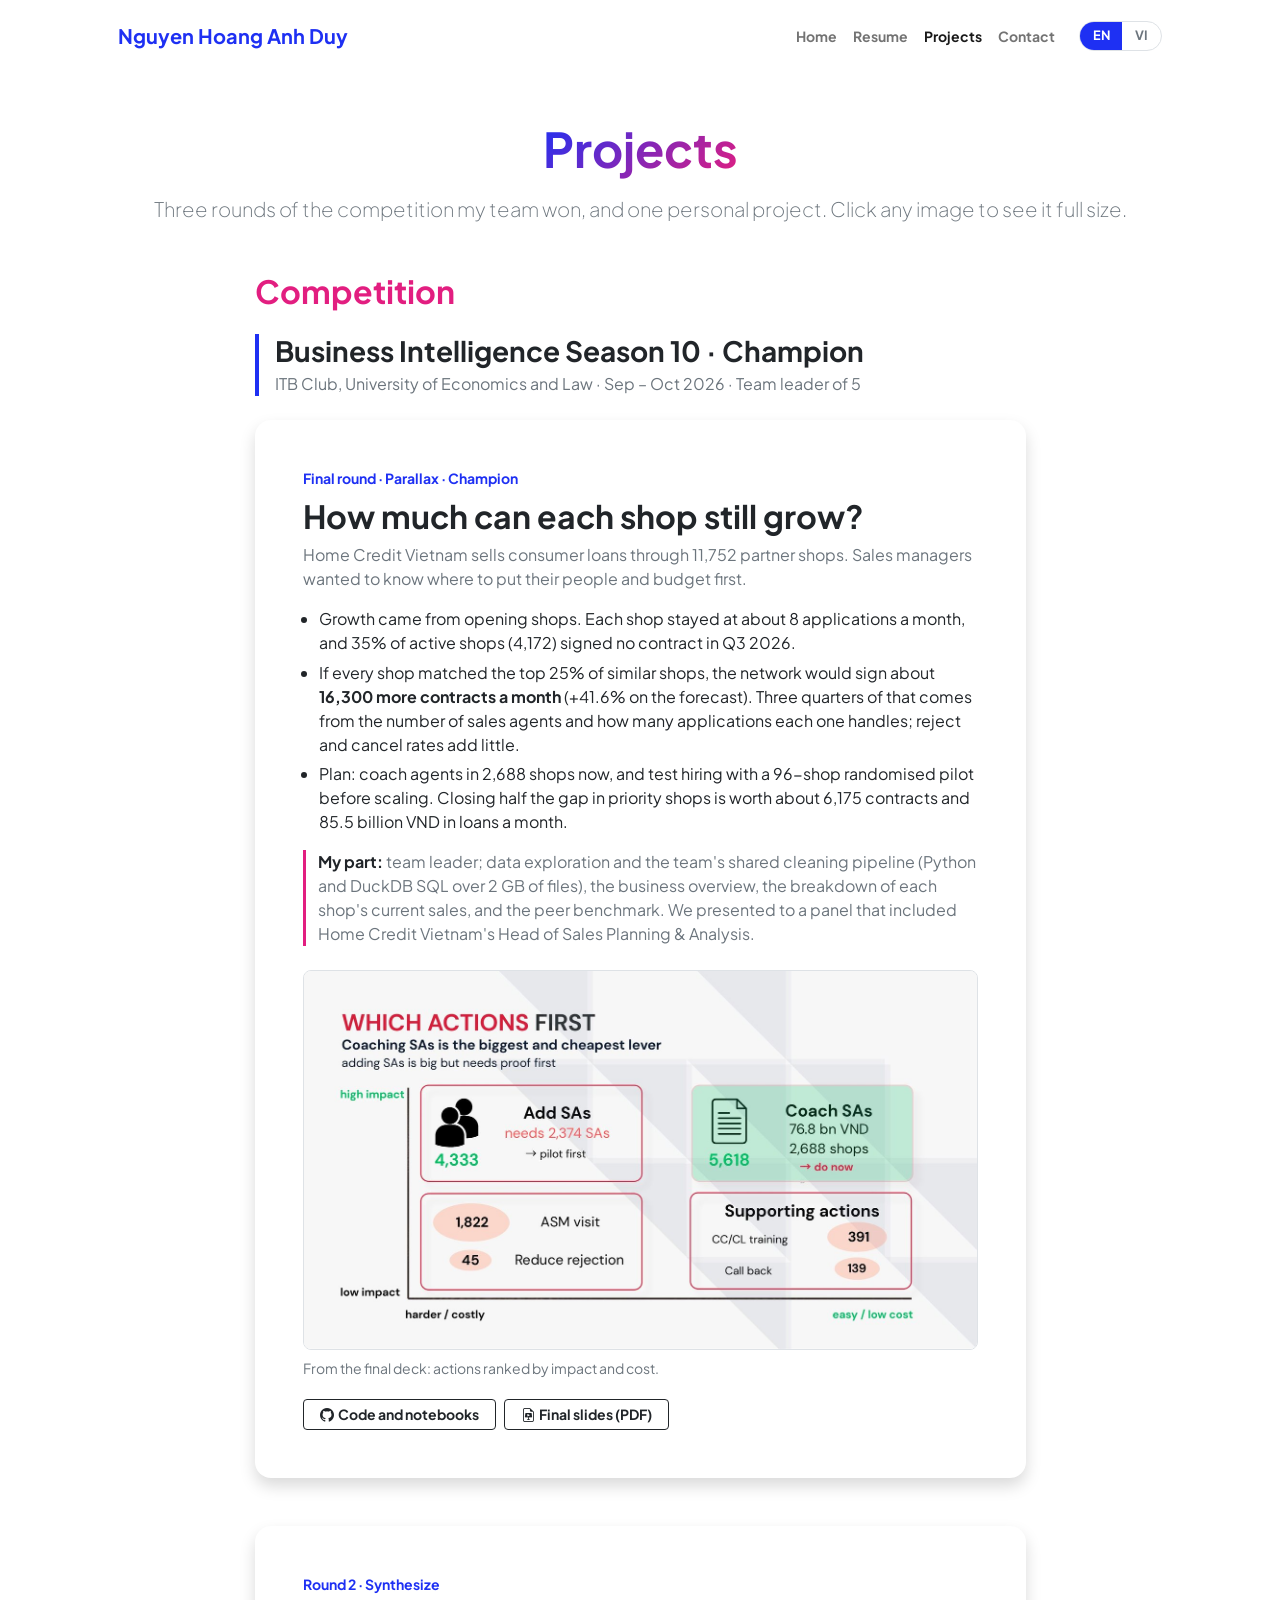
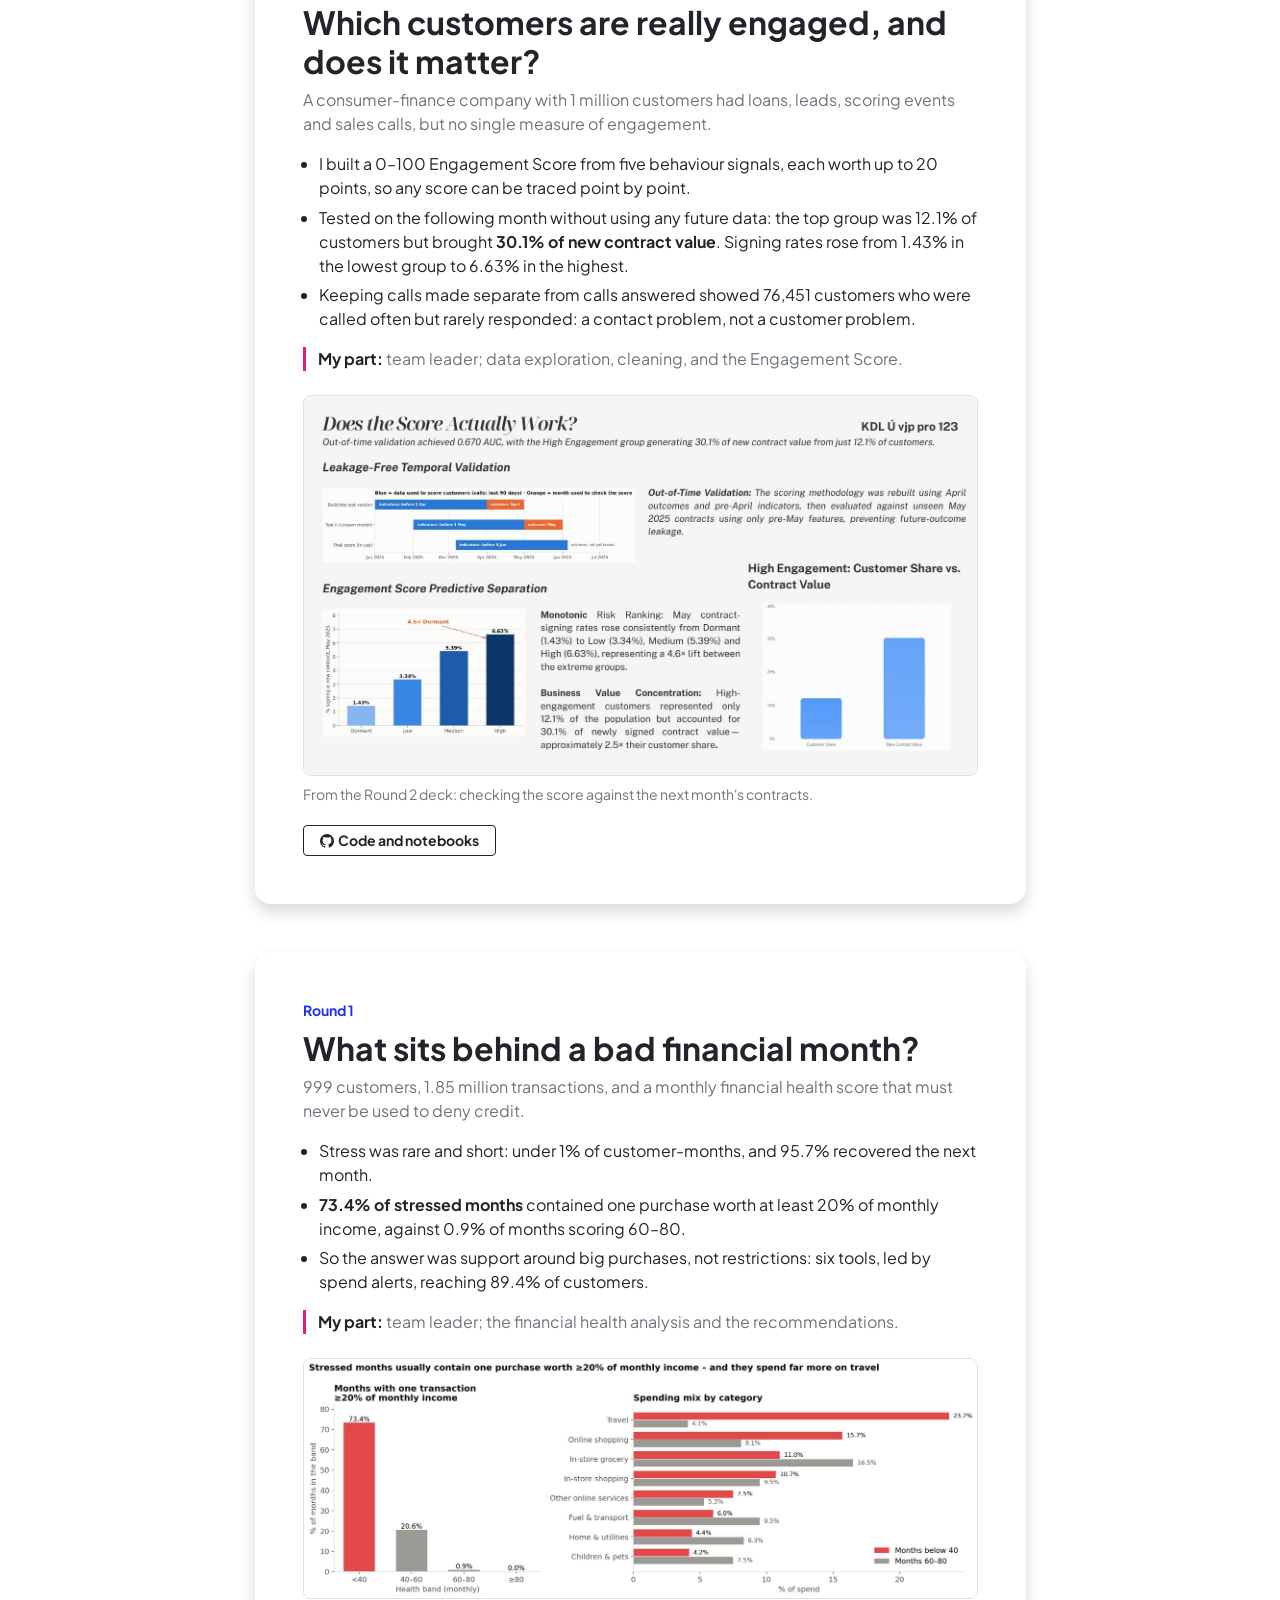
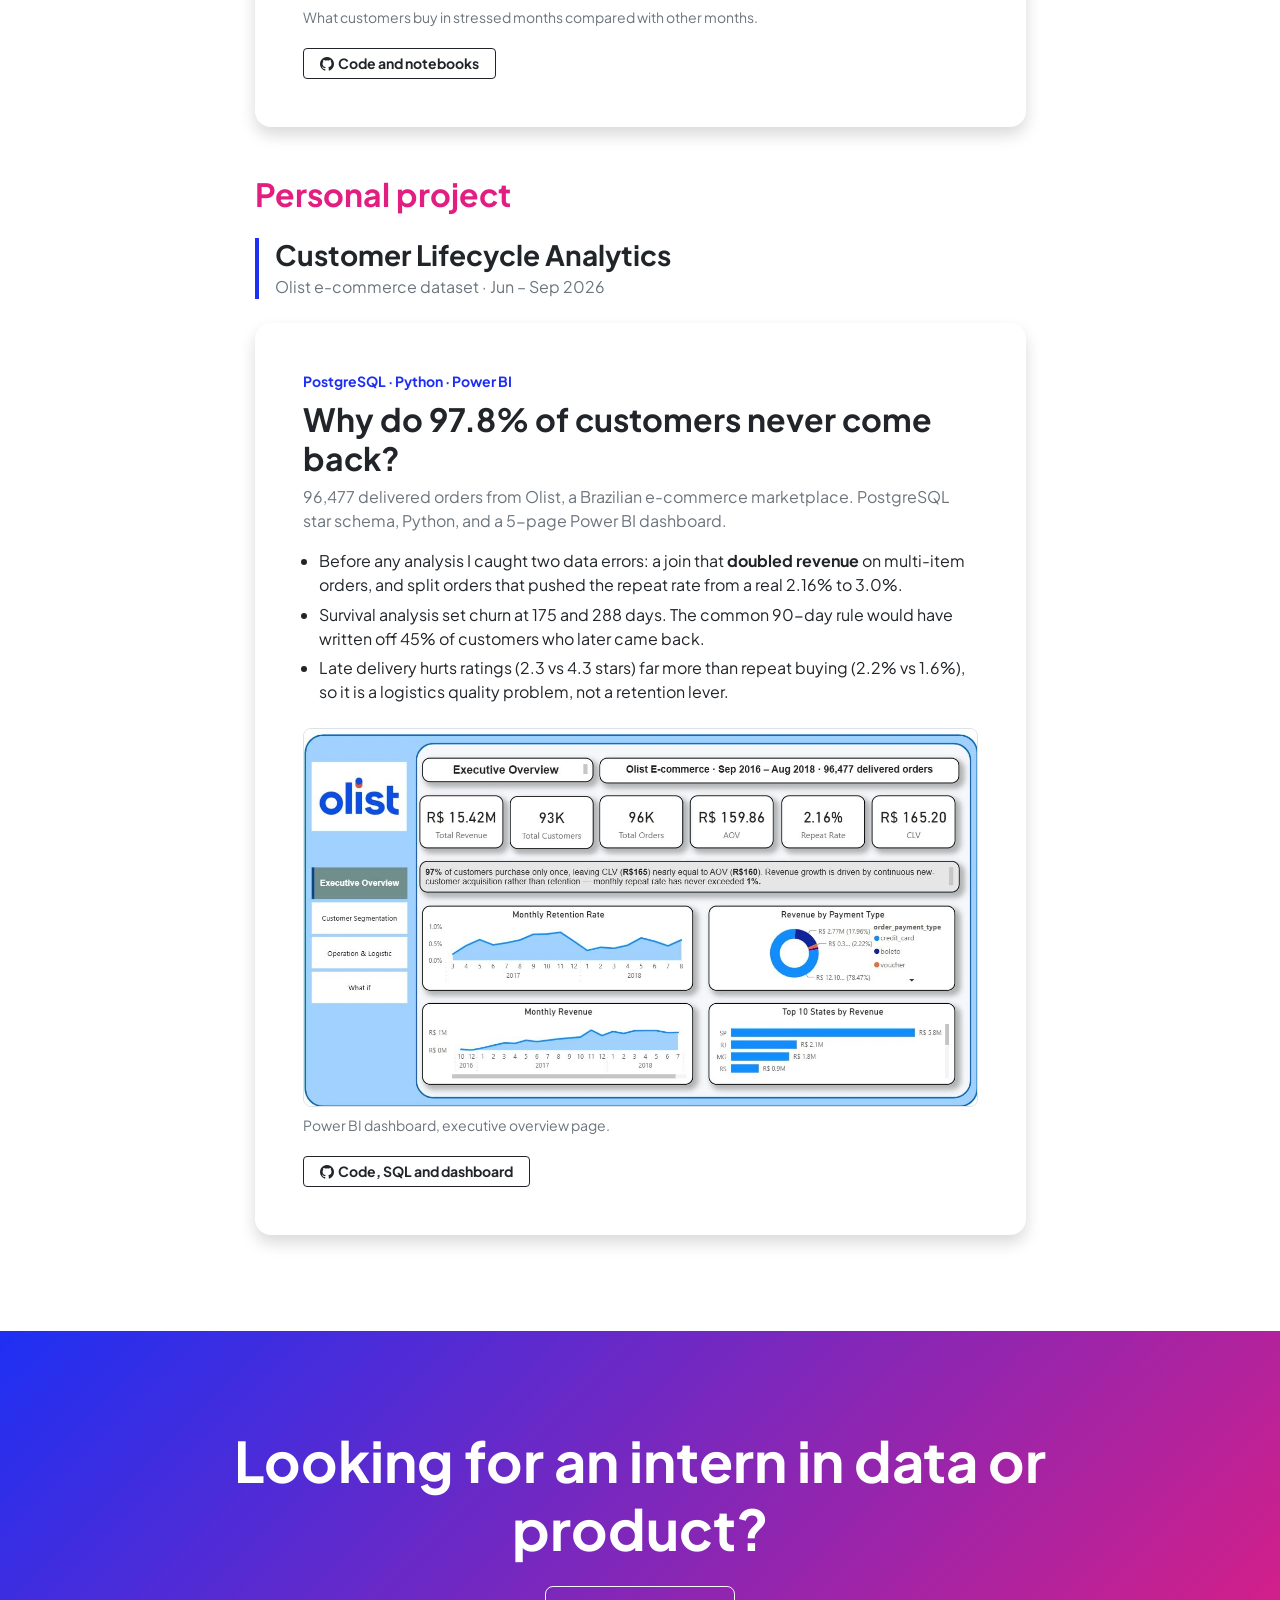
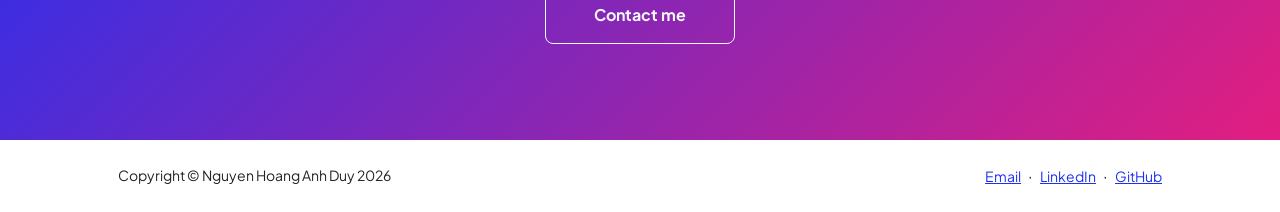
==== commit d001d868: "Update resume, hero wording and mobile layout - Replace downloadable CV with the current version - R" ====
--- a/projects.html
+++ b/projects.html
@@ -62,12 +62,12 @@
                                     <p class="text-muted" lang="en">Home Credit Vietnam sells consumer loans through 11,752 partner shops. Sales managers wanted to know where to put their people and budget first.</p>
                                     <p class="text-muted" lang="vi">Home Credit Vietnam cho vay tiêu dùng qua 11.752 shop đối tác. Ban quản lý bán hàng muốn biết nên dồn nhân sự và ngân sách vào đâu trước.</p>
                                     <ul class="ps-3" lang="en">
-                                        <li>Growth came from opening shops. Each shop stayed at about 8 applications a month, and a third of active shops signed no contract in Q3 2026.</li>
+                                        <li>Growth came from opening shops. Each shop stayed at about 8 applications a month, and 35% of active shops (4,172) signed no contract in Q3 2026.</li>
                                         <li>If every shop matched the top 25% of similar shops, the network would sign about <strong>16,300 more contracts a month</strong> (+41.6% on the forecast). Three quarters of that comes from the number of sales agents and how many applications each one handles; reject and cancel rates add little.</li>
                                         <li>Plan: coach agents in 2,688 shops now, and test hiring with a 96-shop randomised pilot before scaling. Closing half the gap in priority shops is worth about 6,175 contracts and 85.5 billion VND in loans a month.</li>
                                     </ul>
                                     <ul class="ps-3" lang="vi">
-                                        <li>Tăng trưởng đến từ mở thêm shop. Mỗi shop vẫn chỉ khoảng 8 hồ sơ mỗi tháng, và một phần ba shop đang hoạt động không ký được hợp đồng nào trong quý 3/2026.</li>
+                                        <li>Tăng trưởng đến từ mở thêm shop. Mỗi shop vẫn chỉ khoảng 8 hồ sơ mỗi tháng, và 35% shop đang hoạt động (4.172 shop) không ký được hợp đồng nào trong quý 3/2026.</li>
                                         <li>Nếu mỗi shop làm tốt bằng 1/4 shop tốt nhất trong nhóm shop giống nó, mạng lưới ký thêm khoảng <strong>16.300 hợp đồng mỗi tháng</strong> (cao hơn dự báo 41,6%). Ba phần tư đến từ số nhân viên bán hàng và số hồ sơ mỗi người làm; tỷ lệ từ chối và hủy đóng góp rất ít.</li>
                                         <li>Kế hoạch: kèm cặp nhân viên ở 2.688 shop ngay, và thử tuyển thêm bằng pilot 96 shop chọn ngẫu nhiên trước khi mở rộng. Thu hẹp một nửa phần chênh ở các shop ưu tiên tương đương khoảng 6.175 hợp đồng và 85,5 tỷ đồng tiền cho vay mỗi tháng.</li>
                                     </ul>
@@ -185,7 +185,7 @@
             <section class="py-5 bg-gradient-primary-to-secondary text-white">
                 <div class="container px-5 my-5">
                     <div class="text-center">
-                        <h2 class="display-4 fw-bolder mb-4"><span lang="en">Looking for a Data Analyst intern?</span><span lang="vi">Bạn đang tìm thực tập sinh Data Analyst?</span></h2>
+                        <h2 class="display-4 fw-bolder mb-4"><span lang="en">Looking for an intern in data or product?</span><span lang="vi">Bạn đang tìm thực tập sinh mảng dữ liệu hoặc sản phẩm?</span></h2>
                         <a class="btn btn-outline-light btn-lg px-5 py-3 fs-6 fw-bolder" href="contact.html"><span lang="en">Contact me</span><span lang="vi">Liên hệ mình</span></a>
                     </div>
                 </div>
--- a/css/custom.css
+++ b/css/custom.css
@@ -66,3 +66,6 @@
   .card-body.p-5 { padding: 1.5rem !important; }
   .profile .profile-img { width: 100%; height: auto; }
 }
+
+/* Bootstrap gx-5 gutters are wider than the container padding on phones: stop the sideways scroll */
+@media (max-width: 576px) { .row.gx-5 { --bs-gutter-x: 1.5rem; } }
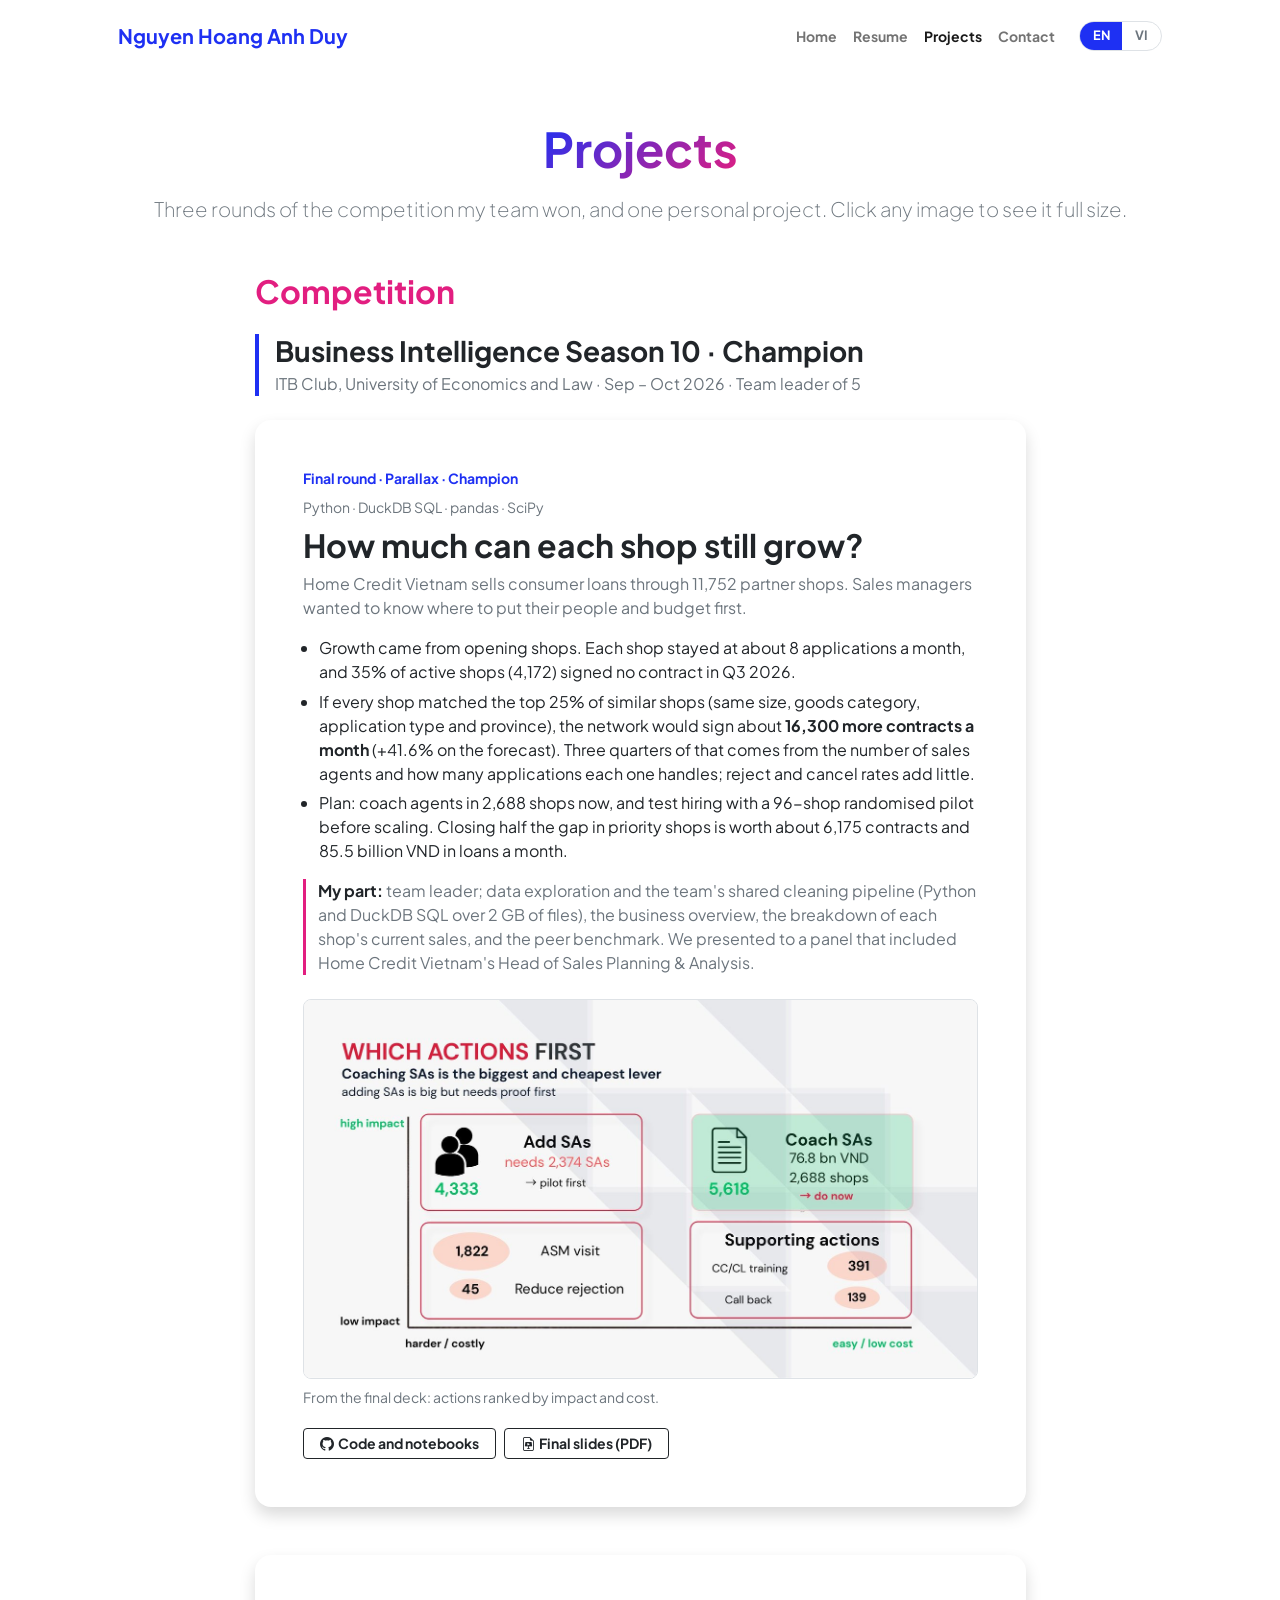
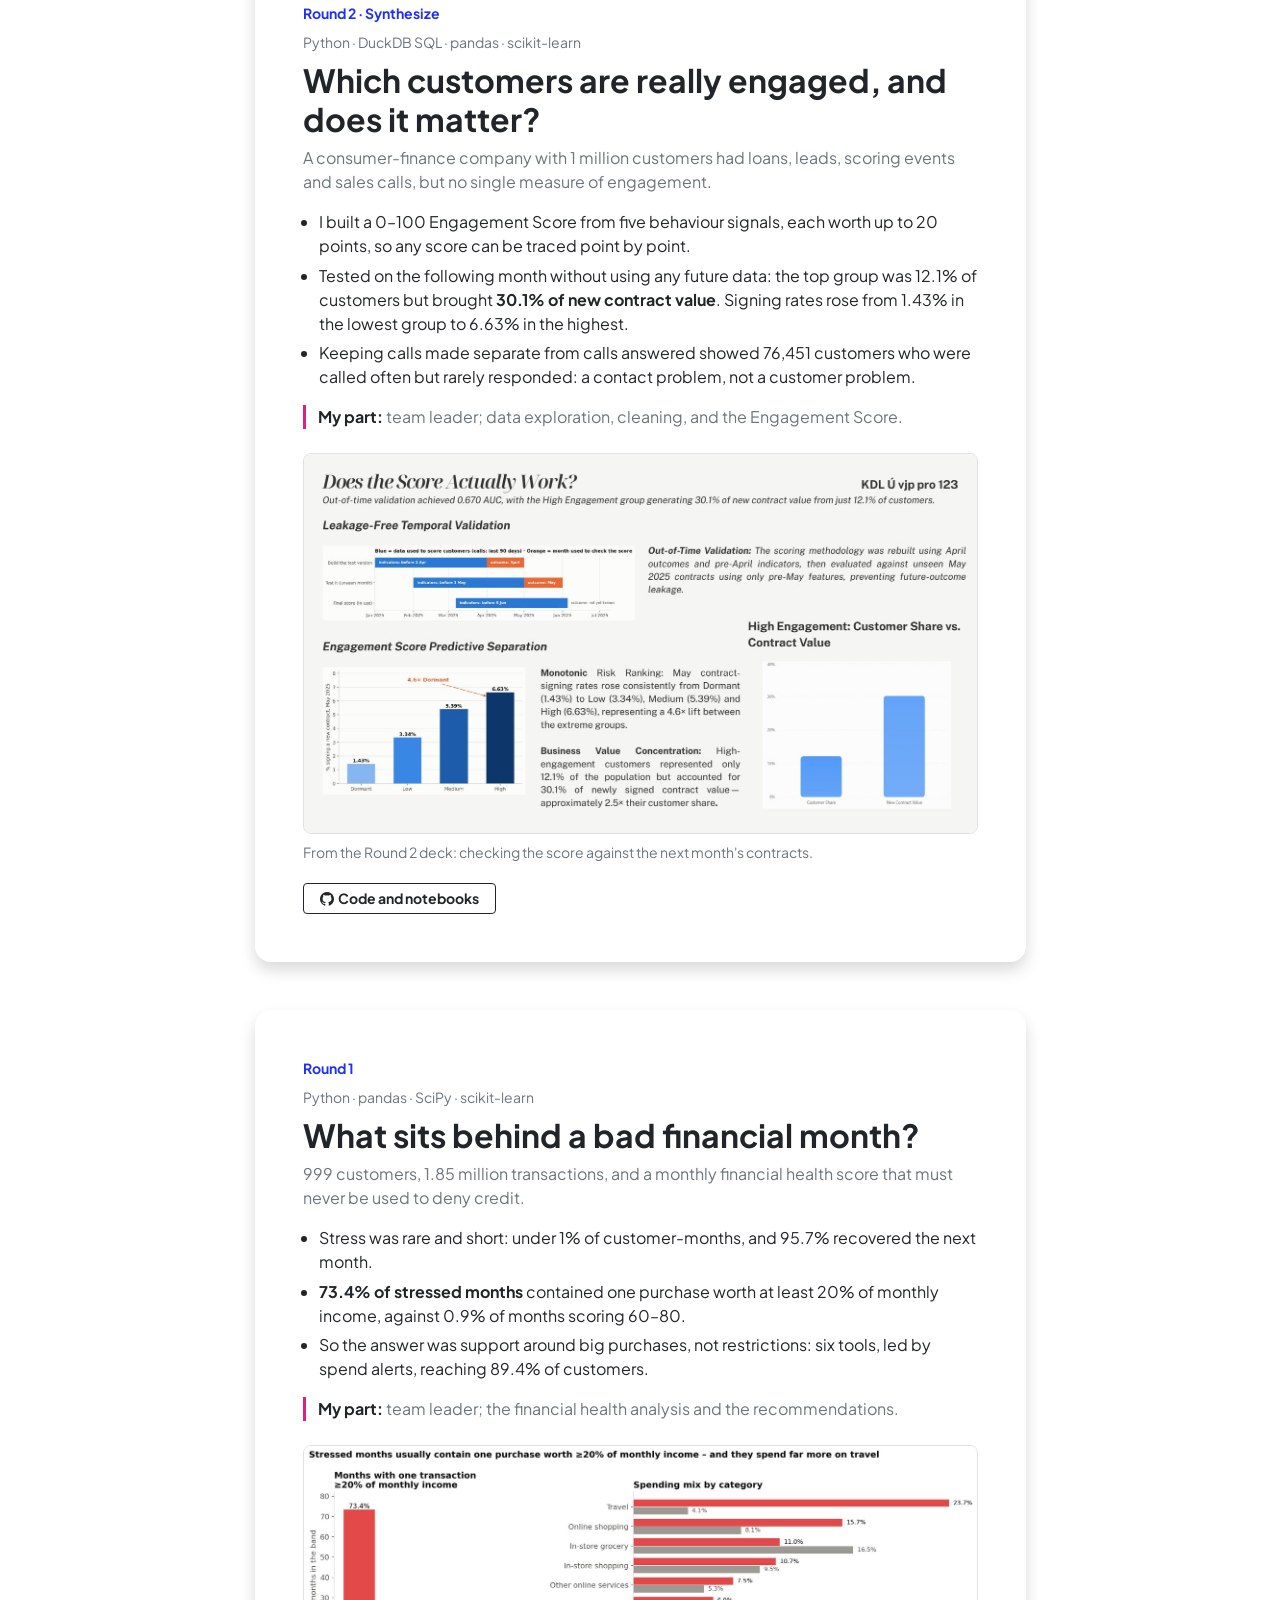
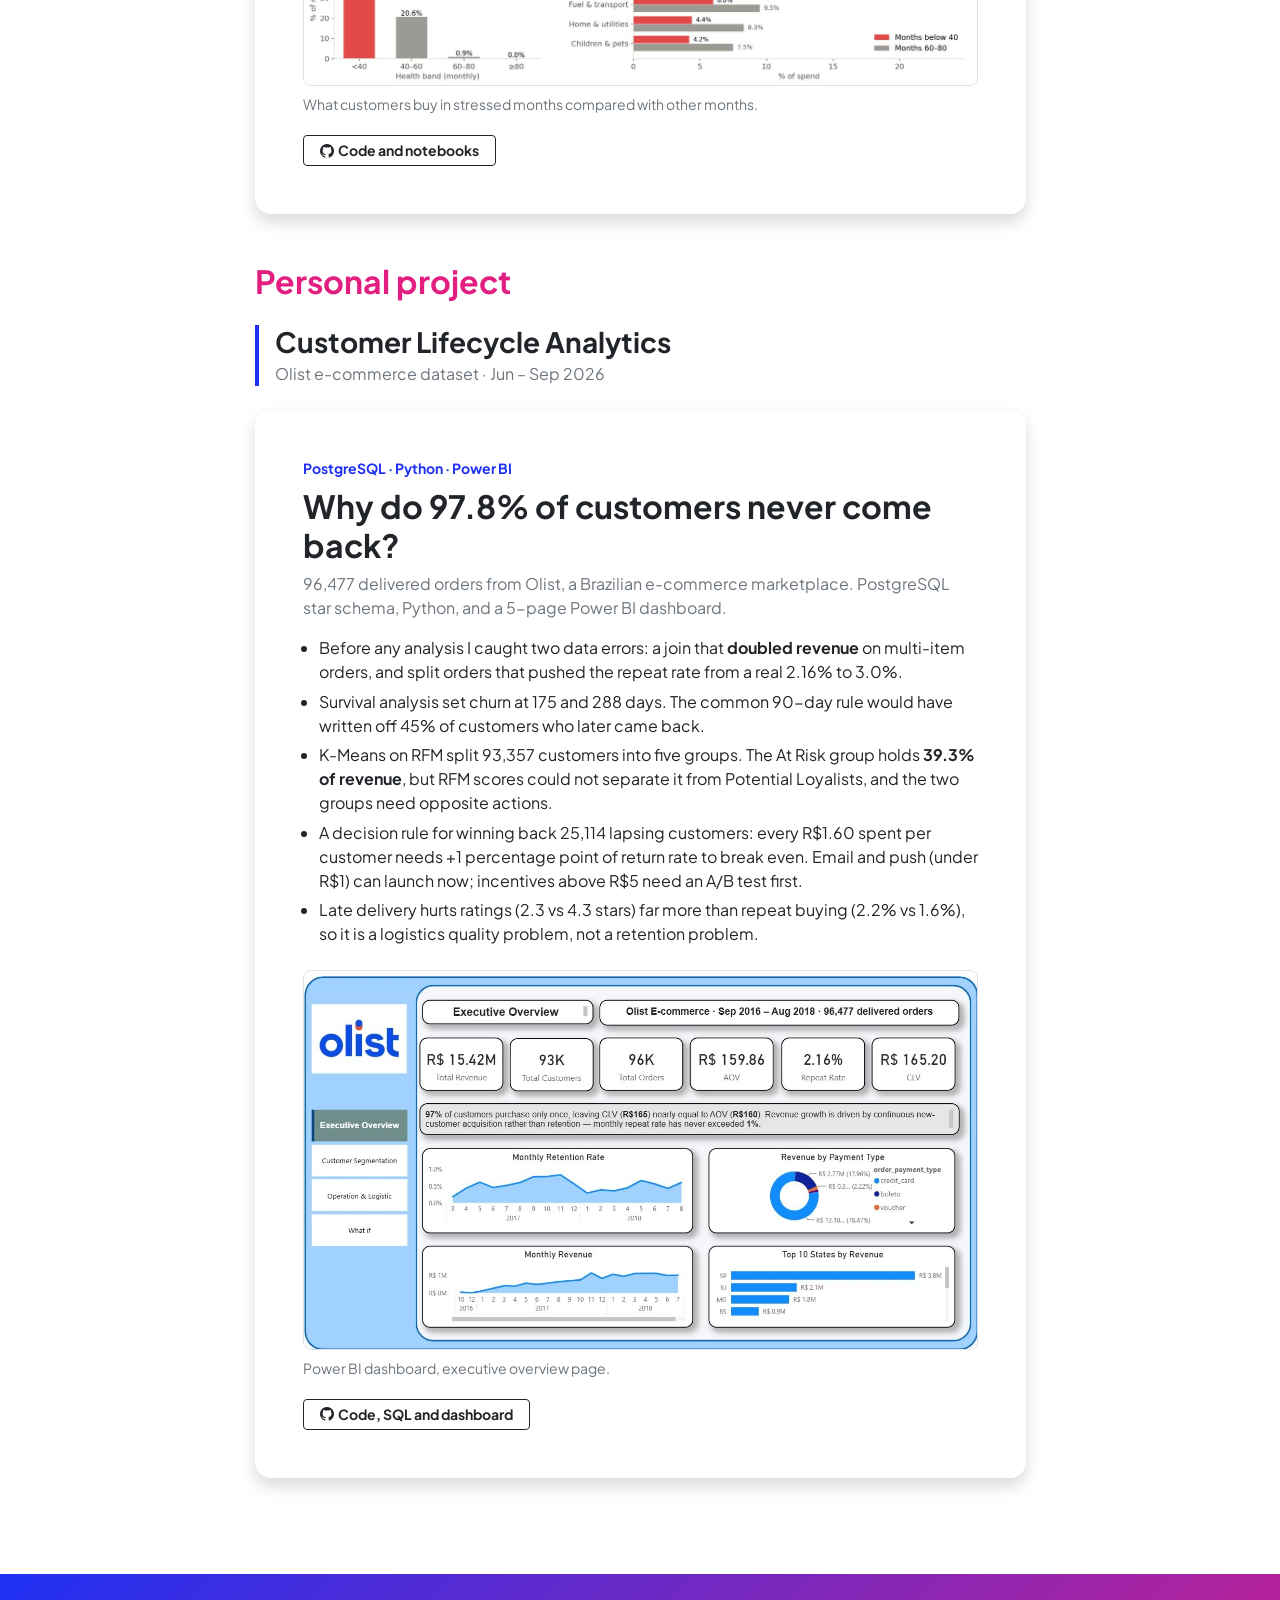
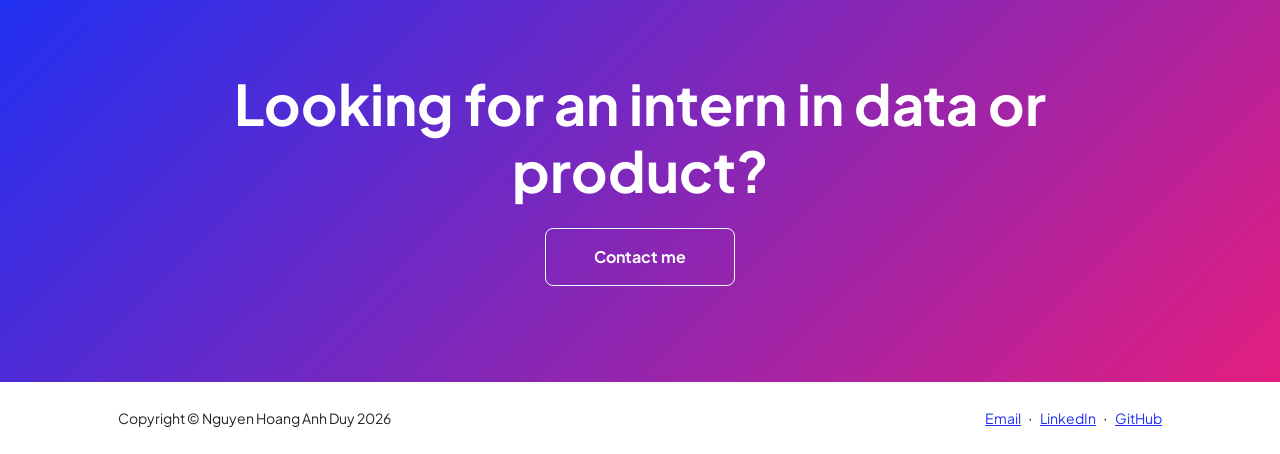
==== commit 42dc0f58: "Projects: tools lines, Olist decisions, peer definition - Add a tools line to each BI10 round - Olis" ====
--- a/projects.html
+++ b/projects.html
@@ -57,24 +57,25 @@
                                 <div class="card-body p-0">
                                     <div class="p-4 p-md-5">
                                     <div class="text-primary fw-bolder small mb-2"><span lang="en">Final round &middot; Parallax &middot; Champion</span><span lang="vi">Vòng chung kết &middot; Parallax &middot; Quán quân</span></div>
+                                    <div class="small text-muted mb-2">Python &middot; DuckDB SQL &middot; pandas &middot; SciPy</div>
                                     <h2 class="fw-bolder" lang="en">How much can each shop still grow?</h2>
                                     <h2 class="fw-bolder" lang="vi">Mỗi shop còn tăng được bao nhiêu?</h2>
                                     <p class="text-muted" lang="en">Home Credit Vietnam sells consumer loans through 11,752 partner shops. Sales managers wanted to know where to put their people and budget first.</p>
                                     <p class="text-muted" lang="vi">Home Credit Vietnam cho vay tiêu dùng qua 11.752 shop đối tác. Ban quản lý bán hàng muốn biết nên dồn nhân sự và ngân sách vào đâu trước.</p>
                                     <ul class="ps-3" lang="en">
                                         <li>Growth came from opening shops. Each shop stayed at about 8 applications a month, and 35% of active shops (4,172) signed no contract in Q3 2026.</li>
-                                        <li>If every shop matched the top 25% of similar shops, the network would sign about <strong>16,300 more contracts a month</strong> (+41.6% on the forecast). Three quarters of that comes from the number of sales agents and how many applications each one handles; reject and cancel rates add little.</li>
+                                        <li>If every shop matched the top 25% of similar shops (same size, goods category, application type and province), the network would sign about <strong>16,300 more contracts a month</strong> (+41.6% on the forecast). Three quarters of that comes from the number of sales agents and how many applications each one handles; reject and cancel rates add little.</li>
                                         <li>Plan: coach agents in 2,688 shops now, and test hiring with a 96-shop randomised pilot before scaling. Closing half the gap in priority shops is worth about 6,175 contracts and 85.5 billion VND in loans a month.</li>
                                     </ul>
                                     <ul class="ps-3" lang="vi">
                                         <li>Tăng trưởng đến từ mở thêm shop. Mỗi shop vẫn chỉ khoảng 8 hồ sơ mỗi tháng, và 35% shop đang hoạt động (4.172 shop) không ký được hợp đồng nào trong quý 3/2026.</li>
-                                        <li>Nếu mỗi shop làm tốt bằng 1/4 shop tốt nhất trong nhóm shop giống nó, mạng lưới ký thêm khoảng <strong>16.300 hợp đồng mỗi tháng</strong> (cao hơn dự báo 41,6%). Ba phần tư đến từ số nhân viên bán hàng và số hồ sơ mỗi người làm; tỷ lệ từ chối và hủy đóng góp rất ít.</li>
+                                        <li>Nếu mỗi shop làm tốt bằng 1/4 shop tốt nhất trong nhóm shop giống nó (cùng quy mô, ngành hàng, loại hồ sơ và tỉnh), mạng lưới ký thêm khoảng <strong>16.300 hợp đồng mỗi tháng</strong> (cao hơn dự báo 41,6%). Ba phần tư đến từ số nhân viên bán hàng và số hồ sơ mỗi người làm; tỷ lệ từ chối và hủy đóng góp rất ít.</li>
                                         <li>Kế hoạch: kèm cặp nhân viên ở 2.688 shop ngay, và thử tuyển thêm bằng pilot 96 shop chọn ngẫu nhiên trước khi mở rộng. Thu hẹp một nửa phần chênh ở các shop ưu tiên tương đương khoảng 6.175 hợp đồng và 85,5 tỷ đồng tiền cho vay mỗi tháng.</li>
                                     </ul>
                                     <p class="mine" lang="en"><strong>My part:</strong> team leader; data exploration and the team's shared cleaning pipeline (Python and DuckDB SQL over 2 GB of files), the business overview, the breakdown of each shop's current sales, and the peer benchmark. We presented to a panel that included Home Credit Vietnam's Head of Sales Planning &amp; Analysis.</p>
                                     <p class="mine" lang="vi"><strong>Phần của mình:</strong> trưởng nhóm; khám phá dữ liệu và pipeline làm sạch dùng chung cho cả nhóm (Python và DuckDB SQL trên 2 GB dữ liệu), bức tranh tổng quan kinh doanh, phần tách doanh số hiện tại của từng shop, và phần so sánh với shop cùng loại. Nhóm thuyết trình trước ban giám khảo có Trưởng bộ phận Sales Planning &amp; Analysis của Home Credit Vietnam.</p>
                                     <figure class="shot">
-                                        <a href="assets/final_actions.jpg"><img class="img-fluid rounded-3 border" src="assets/final_actions.jpg" width="1400" height="787" loading="lazy" alt="Slide ranking actions by impact and cost: coaching agents is the biggest and cheapest lever; adding agents needs a pilot first." /></a>
+                                        <a href="assets/final_actions.jpg"><img class="img-fluid rounded-3 border" src="assets/final_actions.jpg" width="1400" height="787" loading="lazy" alt="Slide ranking actions by impact and cost: coaching agents is the biggest and cheapest action; adding agents needs a pilot first." /></a>
                                         <figcaption class="small text-muted mt-2"><span lang="en">From the final deck: actions ranked by impact and cost.</span><span lang="vi">Trích slide chung kết: các hành động xếp theo tác động và chi phí.</span></figcaption>
                                     </figure>
                                     <div class="d-flex flex-wrap gap-2">
@@ -88,6 +89,7 @@
                                 <div class="card-body p-0">
                                     <div class="p-4 p-md-5">
                                     <div class="text-primary fw-bolder small mb-2"><span lang="en">Round 2 &middot; Synthesize</span><span lang="vi">Vòng 2 &middot; Synthesize</span></div>
+                                    <div class="small text-muted mb-2">Python &middot; DuckDB SQL &middot; pandas &middot; scikit-learn</div>
                                     <h2 class="fw-bolder" lang="en">Which customers are really engaged, and does it matter?</h2>
                                     <h2 class="fw-bolder" lang="vi">Khách nào thật sự gắn kết, và điều đó có quan trọng không?</h2>
                                     <p class="text-muted" lang="en">A consumer-finance company with 1 million customers had loans, leads, scoring events and sales calls, but no single measure of engagement.</p>
@@ -118,6 +120,7 @@
                                 <div class="card-body p-0">
                                     <div class="p-4 p-md-5">
                                     <div class="text-primary fw-bolder small mb-2"><span lang="en">Round 1</span><span lang="vi">Vòng 1</span></div>
+                                    <div class="small text-muted mb-2">Python &middot; pandas &middot; SciPy &middot; scikit-learn</div>
                                     <h2 class="fw-bolder" lang="en">What sits behind a bad financial month?</h2>
                                     <h2 class="fw-bolder" lang="vi">Điều gì nằm sau một tháng tài chính tệ?</h2>
                                     <p class="text-muted" lang="en">999 customers, 1.85 million transactions, and a monthly financial health score that must never be used to deny credit.</p>
@@ -160,12 +163,16 @@
                                     <ul class="ps-3" lang="en">
                                         <li>Before any analysis I caught two data errors: a join that <strong>doubled revenue</strong> on multi-item orders, and split orders that pushed the repeat rate from a real 2.16% to 3.0%.</li>
                                         <li>Survival analysis set churn at 175 and 288 days. The common 90-day rule would have written off 45% of customers who later came back.</li>
-                                        <li>Late delivery hurts ratings (2.3 vs 4.3 stars) far more than repeat buying (2.2% vs 1.6%), so it is a logistics quality problem, not a retention lever.</li>
+                                        <li>K-Means on RFM split 93,357 customers into five groups. The At Risk group holds <strong>39.3% of revenue</strong>, but RFM scores could not separate it from Potential Loyalists, and the two groups need opposite actions.</li>
+                                        <li>A decision rule for winning back 25,114 lapsing customers: every R$1.60 spent per customer needs +1 percentage point of return rate to break even. Email and push (under R$1) can launch now; incentives above R$5 need an A/B test first.</li>
+                                        <li>Late delivery hurts ratings (2.3 vs 4.3 stars) far more than repeat buying (2.2% vs 1.6%), so it is a logistics quality problem, not a retention problem.</li>
                                     </ul>
                                     <ul class="ps-3" lang="vi">
                                         <li>Trước khi phân tích, mình bắt được hai lỗi dữ liệu: một phép join làm <strong>doanh thu bị nhân đôi</strong> ở đơn nhiều sản phẩm, và các đơn bị tách làm tỷ lệ mua lại tăng từ 2,16% (thật) lên 3,0%.</li>
                                         <li>Survival analysis đặt ngưỡng rời bỏ ở 175 và 288 ngày. Quy ước 90 ngày phổ biến sẽ coi nhầm 45% khách sau đó quay lại là đã mất.</li>
-                                        <li>Giao trễ làm điểm đánh giá giảm mạnh (2,3 so với 4,3 sao) nhưng ít ảnh hưởng tới việc mua lại (2,2% so với 1,6%), nên đây là vấn đề chất lượng giao vận, không phải đòn bẩy giữ chân khách.</li>
+                                        <li>K-Means trên RFM chia 93.357 khách thành 5 nhóm. Nhóm At Risk chiếm <strong>39,3% doanh thu</strong>, nhưng điểm RFM thông thường không tách được nhóm này khỏi nhóm Potential Loyalist, trong khi hai nhóm cần cách xử lý ngược nhau.</li>
+                                        <li>Quy tắc ra quyết định cho chiến dịch kéo lại 25.114 khách sắp rời bỏ: mỗi 1,60 R$ chi cho một khách cần tỷ lệ quay lại tăng thêm 1 điểm phần trăm mới hòa vốn. Email và push (dưới 1 R$) có thể triển khai ngay; ưu đãi trên 5 R$ cần A/B test trước.</li>
+                                        <li>Giao trễ làm điểm đánh giá giảm mạnh (2,3 so với 4,3 sao) nhưng ít ảnh hưởng tới việc mua lại (2,2% so với 1,6%), nên đây là vấn đề chất lượng giao vận, không phải vấn đề giữ chân khách.</li>
                                     </ul>
                                     <figure class="shot">
                                         <a href="assets/olist_dashboard.jpg"><img class="img-fluid rounded-3 border" src="assets/olist_dashboard.jpg" width="1295" height="726" loading="lazy" alt="Executive overview page of the Olist Power BI dashboard." /></a>
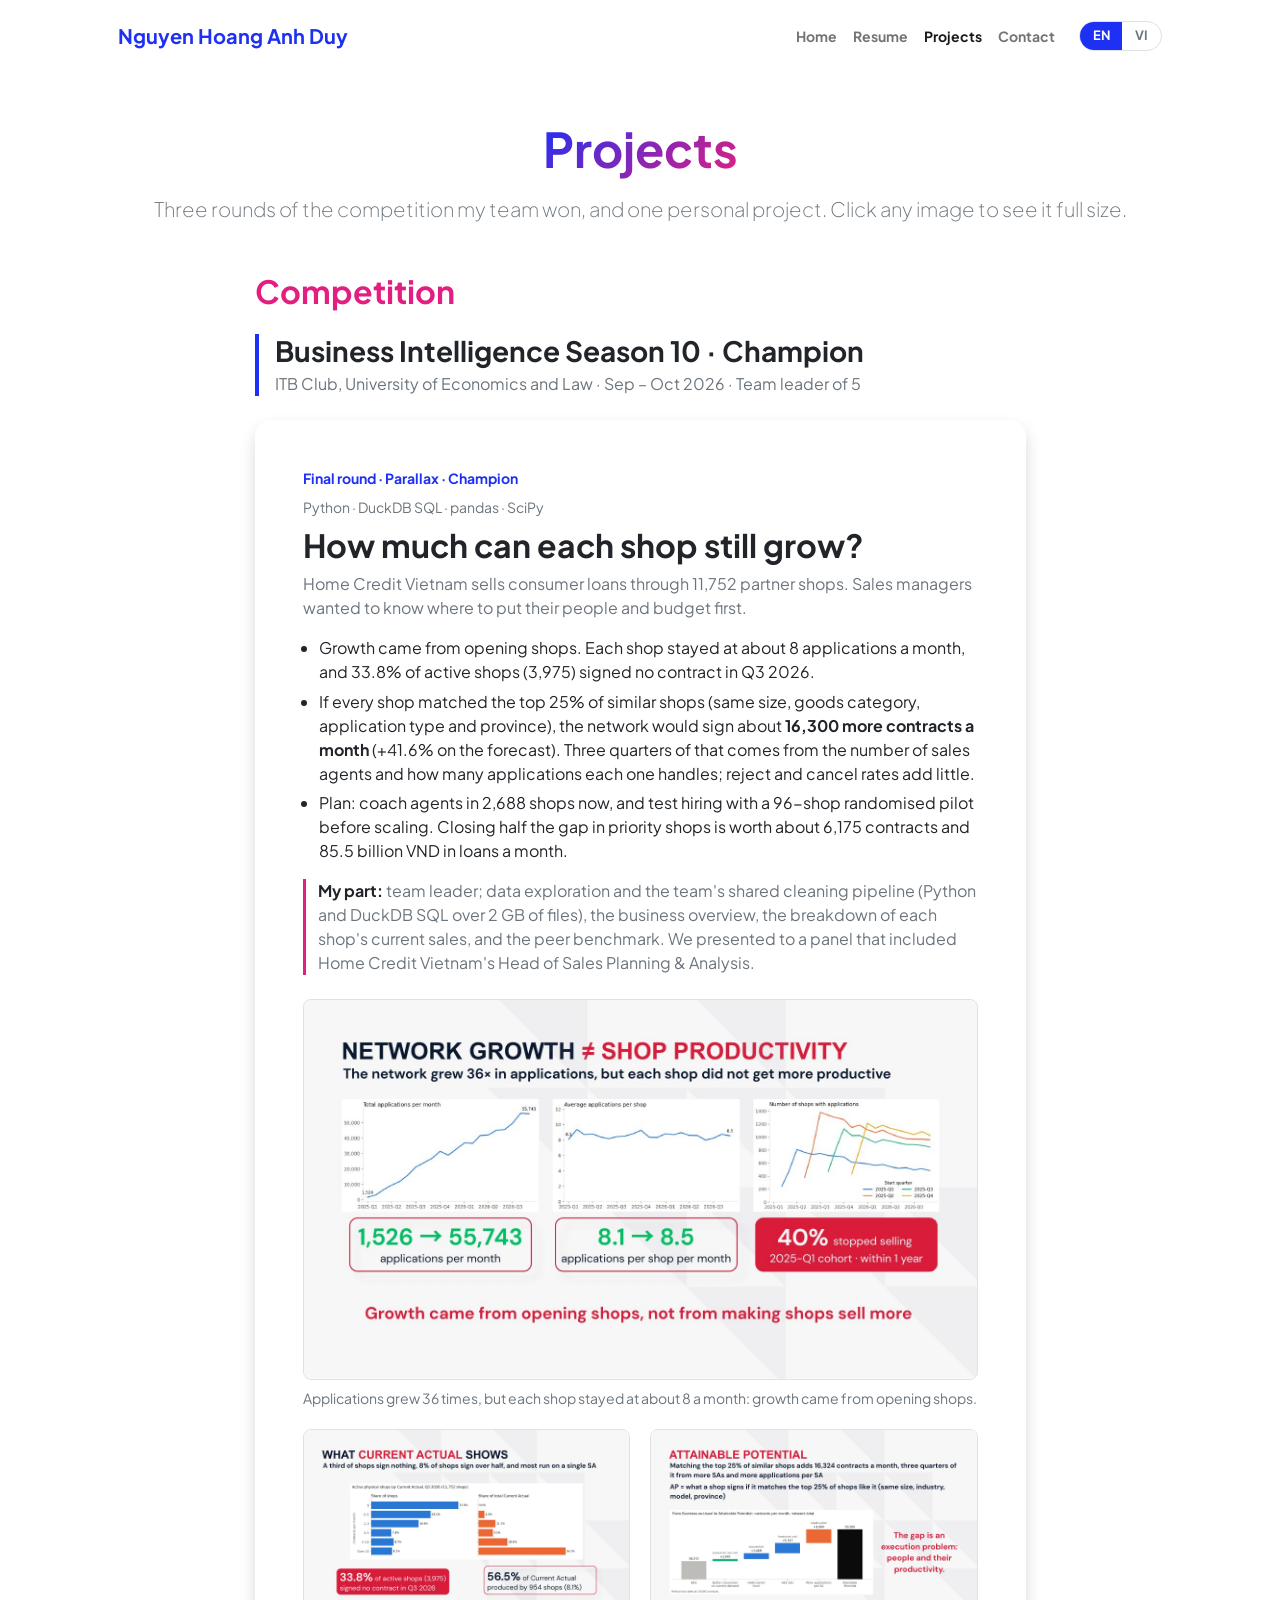
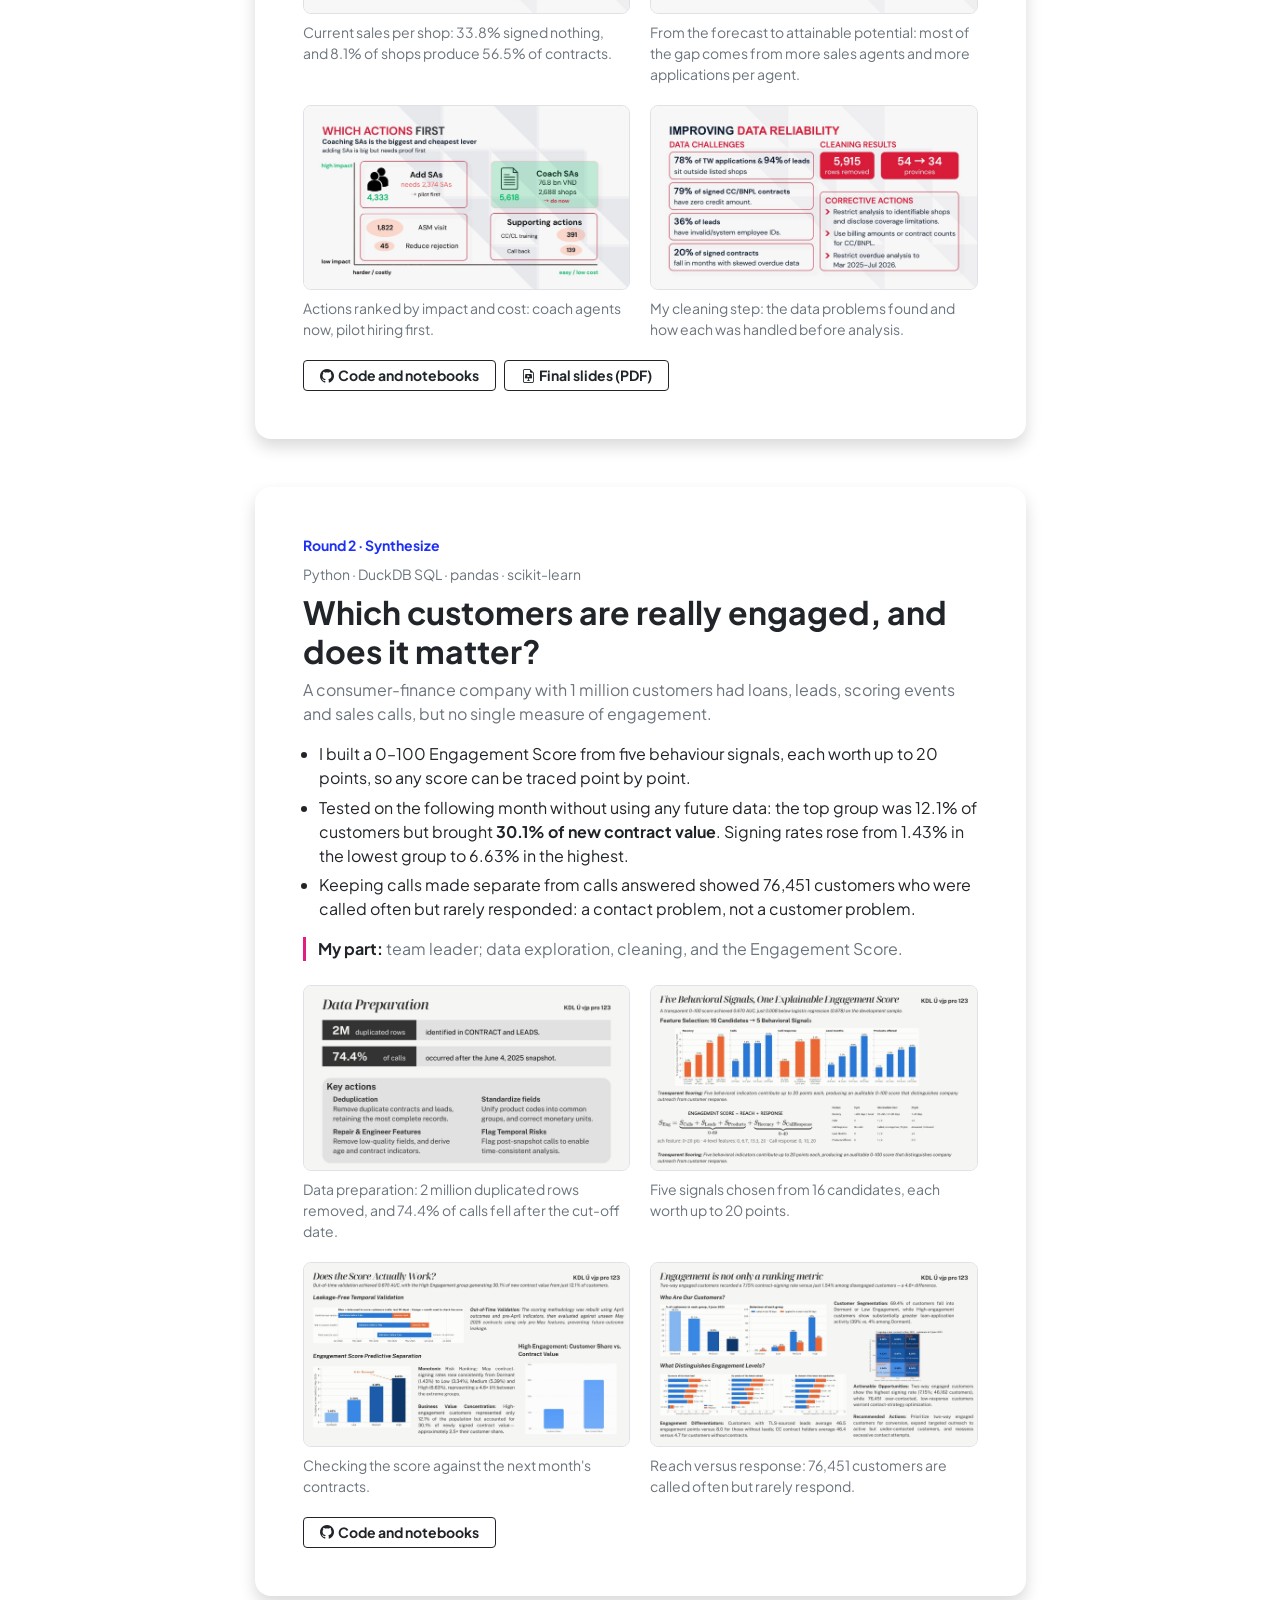
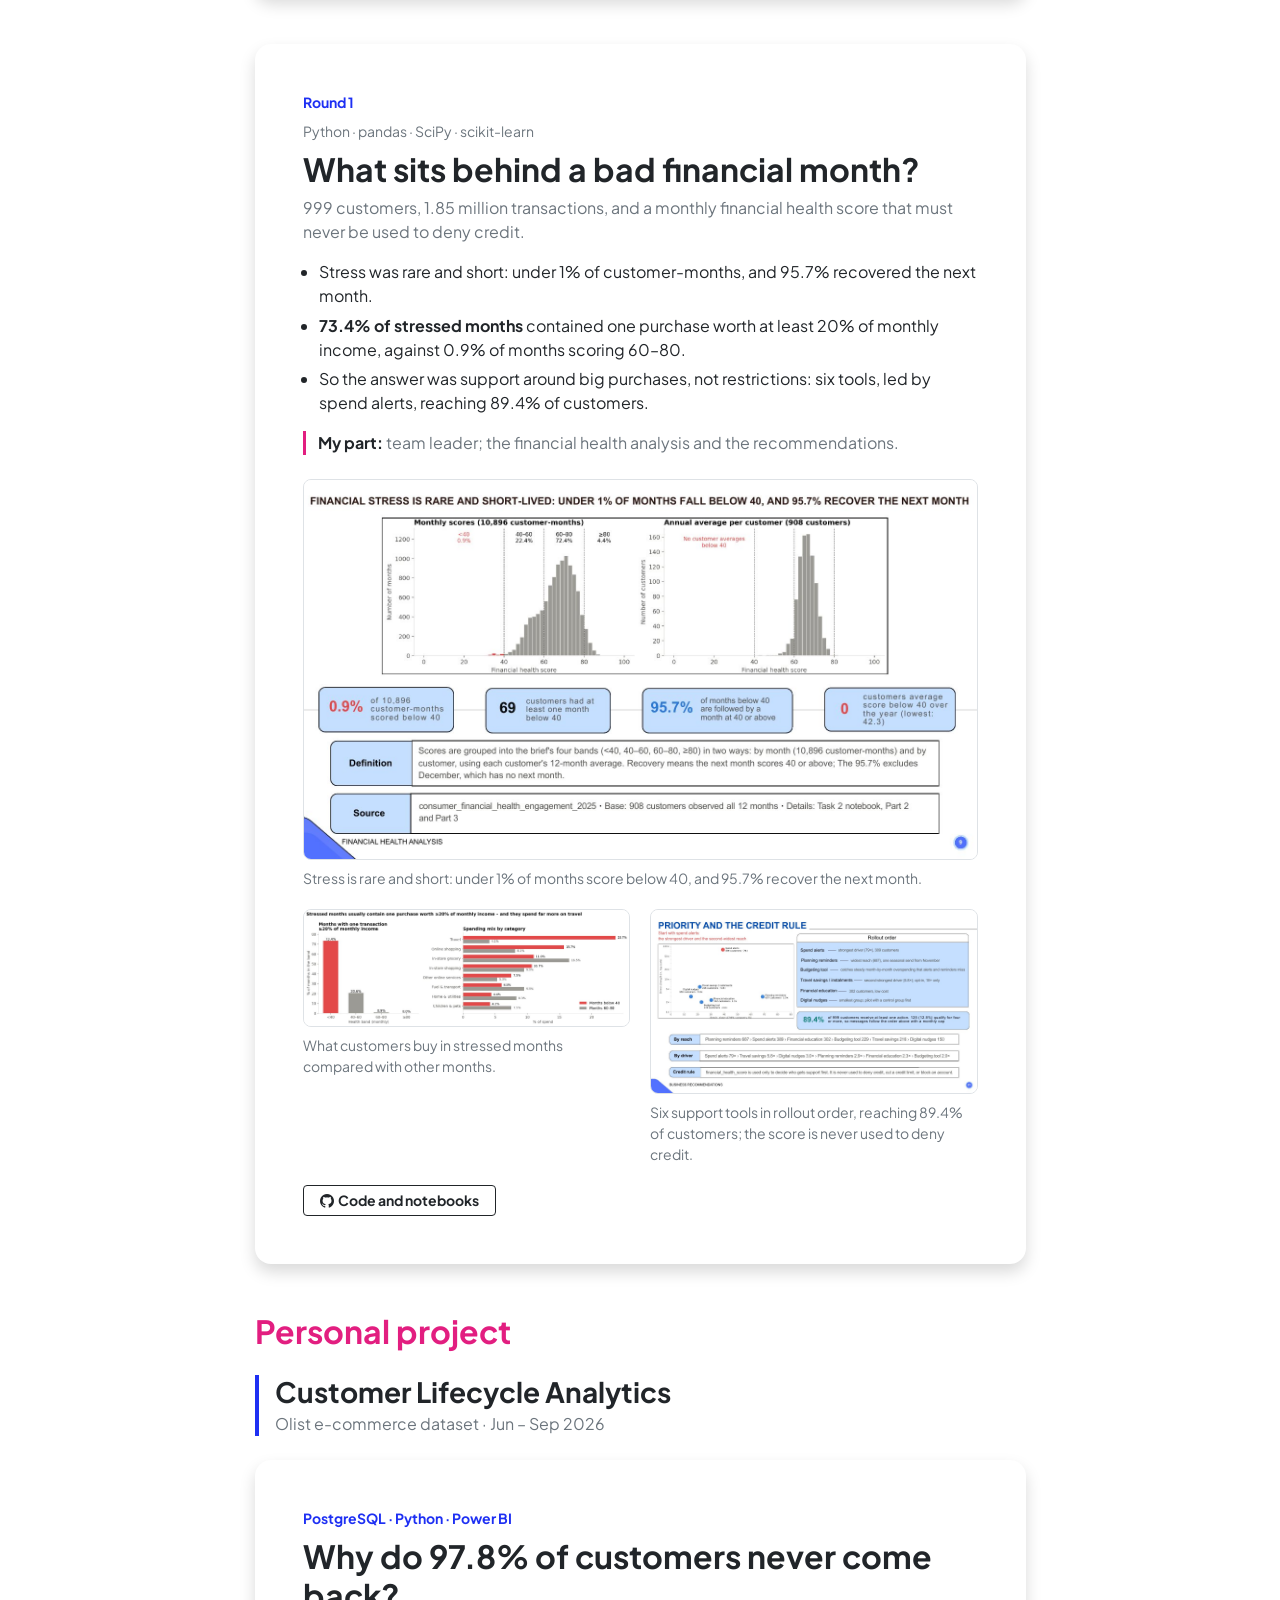
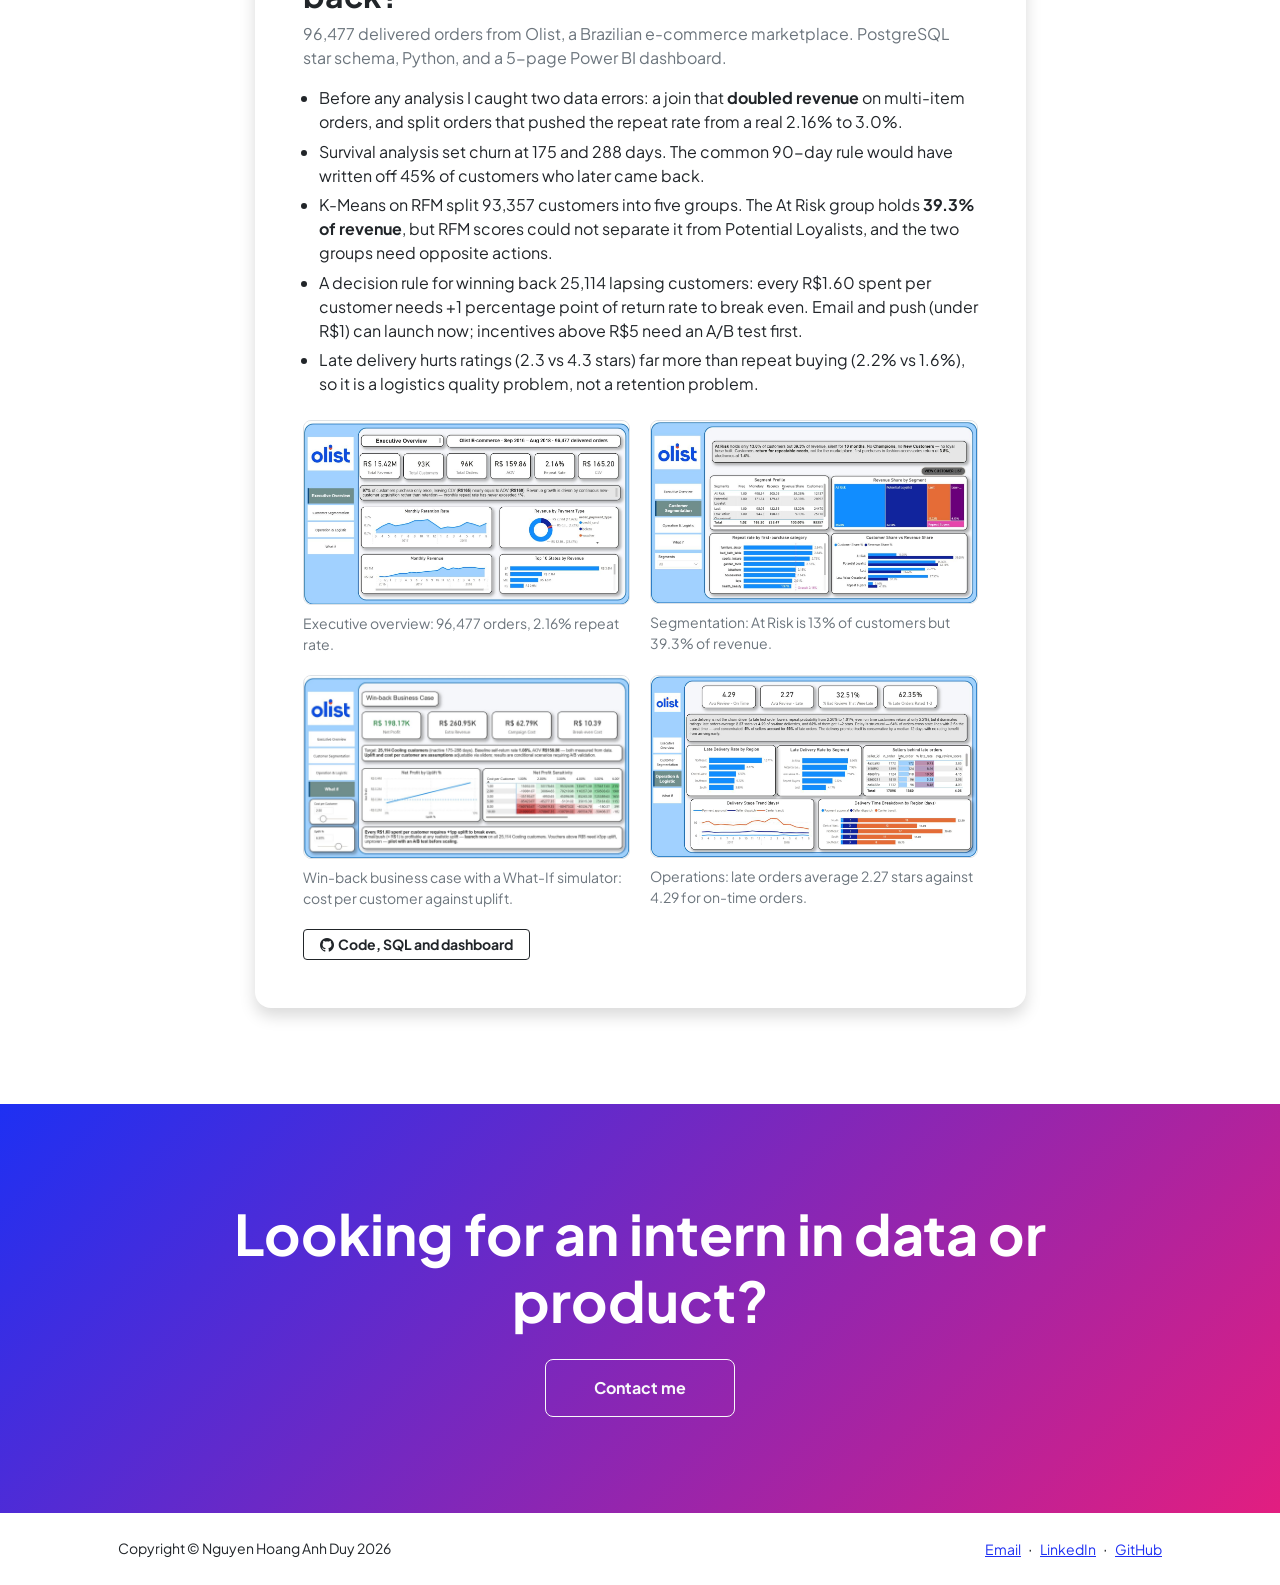
==== commit 86a4fbc2: "Projects: several screenshots per project; use 33.8% from the final deck - Final round: 5 slides (gr" ====
--- a/projects.html
+++ b/projects.html
@@ -63,21 +63,39 @@
                                     <p class="text-muted" lang="en">Home Credit Vietnam sells consumer loans through 11,752 partner shops. Sales managers wanted to know where to put their people and budget first.</p>
                                     <p class="text-muted" lang="vi">Home Credit Vietnam cho vay tiêu dùng qua 11.752 shop đối tác. Ban quản lý bán hàng muốn biết nên dồn nhân sự và ngân sách vào đâu trước.</p>
                                     <ul class="ps-3" lang="en">
-                                        <li>Growth came from opening shops. Each shop stayed at about 8 applications a month, and 35% of active shops (4,172) signed no contract in Q3 2026.</li>
+                                        <li>Growth came from opening shops. Each shop stayed at about 8 applications a month, and 33.8% of active shops (3,975) signed no contract in Q3 2026.</li>
                                         <li>If every shop matched the top 25% of similar shops (same size, goods category, application type and province), the network would sign about <strong>16,300 more contracts a month</strong> (+41.6% on the forecast). Three quarters of that comes from the number of sales agents and how many applications each one handles; reject and cancel rates add little.</li>
                                         <li>Plan: coach agents in 2,688 shops now, and test hiring with a 96-shop randomised pilot before scaling. Closing half the gap in priority shops is worth about 6,175 contracts and 85.5 billion VND in loans a month.</li>
                                     </ul>
                                     <ul class="ps-3" lang="vi">
-                                        <li>Tăng trưởng đến từ mở thêm shop. Mỗi shop vẫn chỉ khoảng 8 hồ sơ mỗi tháng, và 35% shop đang hoạt động (4.172 shop) không ký được hợp đồng nào trong quý 3/2026.</li>
+                                        <li>Tăng trưởng đến từ mở thêm shop. Mỗi shop vẫn chỉ khoảng 8 hồ sơ mỗi tháng, và 33,8% shop đang hoạt động (3.975 shop) không ký được hợp đồng nào trong quý 3/2026.</li>
                                         <li>Nếu mỗi shop làm tốt bằng 1/4 shop tốt nhất trong nhóm shop giống nó (cùng quy mô, ngành hàng, loại hồ sơ và tỉnh), mạng lưới ký thêm khoảng <strong>16.300 hợp đồng mỗi tháng</strong> (cao hơn dự báo 41,6%). Ba phần tư đến từ số nhân viên bán hàng và số hồ sơ mỗi người làm; tỷ lệ từ chối và hủy đóng góp rất ít.</li>
                                         <li>Kế hoạch: kèm cặp nhân viên ở 2.688 shop ngay, và thử tuyển thêm bằng pilot 96 shop chọn ngẫu nhiên trước khi mở rộng. Thu hẹp một nửa phần chênh ở các shop ưu tiên tương đương khoảng 6.175 hợp đồng và 85,5 tỷ đồng tiền cho vay mỗi tháng.</li>
                                     </ul>
                                     <p class="mine" lang="en"><strong>My part:</strong> team leader; data exploration and the team's shared cleaning pipeline (Python and DuckDB SQL over 2 GB of files), the business overview, the breakdown of each shop's current sales, and the peer benchmark. We presented to a panel that included Home Credit Vietnam's Head of Sales Planning &amp; Analysis.</p>
                                     <p class="mine" lang="vi"><strong>Phần của mình:</strong> trưởng nhóm; khám phá dữ liệu và pipeline làm sạch dùng chung cho cả nhóm (Python và DuckDB SQL trên 2 GB dữ liệu), bức tranh tổng quan kinh doanh, phần tách doanh số hiện tại của từng shop, và phần so sánh với shop cùng loại. Nhóm thuyết trình trước ban giám khảo có Trưởng bộ phận Sales Planning &amp; Analysis của Home Credit Vietnam.</p>
-                                    <figure class="shot">
-                                        <a href="assets/final_actions.jpg"><img class="img-fluid rounded-3 border" src="assets/final_actions.jpg" width="1400" height="787" loading="lazy" alt="Slide ranking actions by impact and cost: coaching agents is the biggest and cheapest action; adding agents needs a pilot first." /></a>
-                                        <figcaption class="small text-muted mt-2"><span lang="en">From the final deck: actions ranked by impact and cost.</span><span lang="vi">Trích slide chung kết: các hành động xếp theo tác động và chi phí.</span></figcaption>
-                                    </figure>
+                                    <div class="shots">
+                                        <figure class="wide">
+                                            <a href="assets/final_growth.jpg"><img class="img-fluid rounded-3 border" src="assets/final_growth.jpg" width="1400" height="788" loading="lazy" alt="Slide: applications grew from 1,526 to 55,743 a month while applications per shop stayed at 8.1 to 8.5." /></a>
+                                            <figcaption class="small text-muted mt-2"><span lang="en">Applications grew 36 times, but each shop stayed at about 8 a month: growth came from opening shops.</span><span lang="vi">Số hồ sơ tăng 36 lần nhưng mỗi shop vẫn khoảng 8 hồ sơ mỗi tháng: tăng trưởng đến từ mở thêm shop.</span></figcaption>
+                                        </figure>
+                                        <figure>
+                                            <a href="assets/final_current.jpg"><img class="img-fluid rounded-3 border" src="assets/final_current.jpg" width="1400" height="788" loading="lazy" alt="Slide: distribution of shops by contracts per month; 33.8% of active shops signed nothing in Q3 2026." /></a>
+                                            <figcaption class="small text-muted mt-2"><span lang="en">Current sales per shop: 33.8% signed nothing, and 8.1% of shops produce 56.5% of contracts.</span><span lang="vi">Doanh số hiện tại của từng shop: 33,8% không ký được hợp đồng nào, 8,1% số shop tạo ra 56,5% hợp đồng.</span></figcaption>
+                                        </figure>
+                                        <figure>
+                                            <a href="assets/final_potential.jpg"><img class="img-fluid rounded-3 border" src="assets/final_potential.jpg" width="1400" height="788" loading="lazy" alt="Slide: waterfall from the business-as-usual forecast to attainable potential, split by driver." /></a>
+                                            <figcaption class="small text-muted mt-2"><span lang="en">From the forecast to attainable potential: most of the gap comes from more sales agents and more applications per agent.</span><span lang="vi">Từ dự báo đến mức có thể đạt: phần lớn chênh lệch đến từ thêm nhân viên bán hàng và tăng số hồ sơ mỗi người.</span></figcaption>
+                                        </figure>
+                                        <figure>
+                                            <a href="assets/final_actions.jpg"><img class="img-fluid rounded-3 border" src="assets/final_actions.jpg" width="1400" height="787" loading="lazy" alt="Slide ranking actions by impact and cost: coaching agents is the biggest and cheapest action; adding agents needs a pilot first." /></a>
+                                            <figcaption class="small text-muted mt-2"><span lang="en">Actions ranked by impact and cost: coach agents now, pilot hiring first.</span><span lang="vi">Các hành động xếp theo tác động và chi phí: kèm cặp nhân viên ngay, thử tuyển thêm bằng pilot trước.</span></figcaption>
+                                        </figure>
+                                        <figure>
+                                            <a href="assets/final_data.jpg"><img class="img-fluid rounded-3 border" src="assets/final_data.jpg" width="1400" height="788" loading="lazy" alt="Slide: data problems found during cleaning and the corrective actions taken." /></a>
+                                            <figcaption class="small text-muted mt-2"><span lang="en">My cleaning step: the data problems found and how each was handled before analysis.</span><span lang="vi">Phần làm sạch của mình: các lỗi dữ liệu tìm thấy và cách xử lý từng lỗi trước khi phân tích.</span></figcaption>
+                                        </figure>
+                                    </div>
                                     <div class="d-flex flex-wrap gap-2">
                                         <a class="btn btn-outline-dark btn-sm px-3 fw-bolder" href="https://github.com/nhaduy-data/bi10-shop-growth-potential"><i class="bi bi-github me-1"></i><span lang="en">Code and notebooks</span><span lang="vi">Code và notebook</span></a>
                                         <a class="btn btn-outline-dark btn-sm px-3 fw-bolder" href="https://github.com/nhaduy-data/bi10-shop-growth-potential/blob/main/slides/BI10_Final_Round_Slides.pdf"><i class="bi bi-file-earmark-slides me-1"></i><span lang="en">Final slides (PDF)</span><span lang="vi">Slide chung kết (PDF)</span></a>
@@ -106,10 +124,24 @@
                                     </ul>
                                     <p class="mine" lang="en"><strong>My part:</strong> team leader; data exploration, cleaning, and the Engagement Score.</p>
                                     <p class="mine" lang="vi"><strong>Phần của mình:</strong> trưởng nhóm; khám phá dữ liệu, làm sạch, và Engagement Score.</p>
-                                    <figure class="shot">
-                                        <a href="assets/r2_validation.jpg"><img class="img-fluid rounded-3 border" src="assets/r2_validation.jpg" width="1400" height="787" loading="lazy" alt="Slide showing signing rates rising across engagement groups and the high group's share of new contract value." /></a>
-                                        <figcaption class="small text-muted mt-2"><span lang="en">From the Round 2 deck: checking the score against the next month's contracts.</span><span lang="vi">Trích slide vòng 2: kiểm tra điểm với hợp đồng của tháng sau.</span></figcaption>
-                                    </figure>
+                                    <div class="shots">
+                                        <figure>
+                                            <a href="assets/r2_data.jpg"><img class="img-fluid rounded-3 border" src="assets/r2_data.jpg" width="1400" height="788" loading="lazy" alt="Slide: data preparation, 2 million duplicated rows and 74.4% of calls after the snapshot date." /></a>
+                                            <figcaption class="small text-muted mt-2"><span lang="en">Data preparation: 2 million duplicated rows removed, and 74.4% of calls fell after the cut-off date.</span><span lang="vi">Chuẩn bị dữ liệu: loại 2 triệu dòng trùng, và 74,4% cuộc gọi nằm sau ngày chốt.</span></figcaption>
+                                        </figure>
+                                        <figure>
+                                            <a href="assets/r2_signals.jpg"><img class="img-fluid rounded-3 border" src="assets/r2_signals.jpg" width="1400" height="788" loading="lazy" alt="Slide: five behavioural signals chosen from 16 candidates, each scored up to 20 points." /></a>
+                                            <figcaption class="small text-muted mt-2"><span lang="en">Five signals chosen from 16 candidates, each worth up to 20 points.</span><span lang="vi">Năm tín hiệu chọn từ 16 ứng viên, mỗi tín hiệu tối đa 20 điểm.</span></figcaption>
+                                        </figure>
+                                        <figure>
+                                            <a href="assets/r2_validation.jpg"><img class="img-fluid rounded-3 border" src="assets/r2_validation.jpg" width="1400" height="787" loading="lazy" alt="Slide showing signing rates rising across engagement groups and the high group's share of new contract value." /></a>
+                                            <figcaption class="small text-muted mt-2"><span lang="en">Checking the score against the next month's contracts.</span><span lang="vi">Kiểm tra điểm với hợp đồng của tháng sau.</span></figcaption>
+                                        </figure>
+                                        <figure>
+                                            <a href="assets/r2_reach.jpg"><img class="img-fluid rounded-3 border" src="assets/r2_reach.jpg" width="1400" height="788" loading="lazy" alt="Slide: customers split by company reach and customer response, with signing rates per group." /></a>
+                                            <figcaption class="small text-muted mt-2"><span lang="en">Reach versus response: 76,451 customers are called often but rarely respond.</span><span lang="vi">Tiếp cận so với phản hồi: 76.451 khách bị gọi nhiều nhưng ít phản hồi.</span></figcaption>
+                                        </figure>
+                                    </div>
                                     <div class="d-flex flex-wrap gap-2">
                                         <a class="btn btn-outline-dark btn-sm px-3 fw-bolder" href="https://github.com/nhaduy-data/bi10-customer-health-engagement"><i class="bi bi-github me-1"></i><span lang="en">Code and notebooks</span><span lang="vi">Code và notebook</span></a>
                                     </div>
@@ -137,10 +169,20 @@
                                     </ul>
                                     <p class="mine" lang="en"><strong>My part:</strong> team leader; the financial health analysis and the recommendations.</p>
                                     <p class="mine" lang="vi"><strong>Phần của mình:</strong> trưởng nhóm; phân tích sức khỏe tài chính và phần đề xuất.</p>
-                                    <figure class="shot">
-                                        <a href="assets/r1_stressed_months.jpg"><img class="img-fluid rounded-3 border" src="assets/r1_stressed_months.jpg" width="1400" height="497" loading="lazy" alt="Chart comparing what customers buy in stressed months versus other months." /></a>
-                                        <figcaption class="small text-muted mt-2"><span lang="en">What customers buy in stressed months compared with other months.</span><span lang="vi">Khách mua gì trong tháng căng thẳng so với các tháng khác.</span></figcaption>
-                                    </figure>
+                                    <div class="shots">
+                                        <figure class="wide">
+                                            <a href="assets/r1_stress.jpg"><img class="img-fluid rounded-3 border" src="assets/r1_stress.jpg" width="1400" height="788" loading="lazy" alt="Slide: distribution of monthly financial health scores; under 1% of months fall below 40 and 95.7% recover the next month." /></a>
+                                            <figcaption class="small text-muted mt-2"><span lang="en">Stress is rare and short: under 1% of months score below 40, and 95.7% recover the next month.</span><span lang="vi">Căng thẳng tài chính hiếm và ngắn: dưới 1% số tháng có điểm dưới 40, và 95,7% hồi phục ngay tháng sau.</span></figcaption>
+                                        </figure>
+                                        <figure>
+                                            <a href="assets/r1_stressed_months.jpg"><img class="img-fluid rounded-3 border" src="assets/r1_stressed_months.jpg" width="1400" height="497" loading="lazy" alt="Chart comparing what customers buy in stressed months versus other months." /></a>
+                                            <figcaption class="small text-muted mt-2"><span lang="en">What customers buy in stressed months compared with other months.</span><span lang="vi">Khách mua gì trong tháng căng thẳng so với các tháng khác.</span></figcaption>
+                                        </figure>
+                                        <figure>
+                                            <a href="assets/r1_priority.jpg"><img class="img-fluid rounded-3 border" src="assets/r1_priority.jpg" width="1400" height="788" loading="lazy" alt="Slide: rollout order of six support tools and the rule that the score is never used to deny credit." /></a>
+                                            <figcaption class="small text-muted mt-2"><span lang="en">Six support tools in rollout order, reaching 89.4% of customers; the score is never used to deny credit.</span><span lang="vi">Sáu công cụ hỗ trợ theo thứ tự triển khai, chạm tới 89,4% khách; điểm không bao giờ được dùng để từ chối cho vay.</span></figcaption>
+                                        </figure>
+                                    </div>
                                     <div class="d-flex flex-wrap gap-2">
                                         <a class="btn btn-outline-dark btn-sm px-3 fw-bolder" href="https://github.com/nhaduy-data/bi10-consumer-financial-health"><i class="bi bi-github me-1"></i><span lang="en">Code and notebooks</span><span lang="vi">Code và notebook</span></a>
                                     </div>
@@ -174,10 +216,24 @@
                                         <li>Quy tắc ra quyết định cho chiến dịch kéo lại 25.114 khách sắp rời bỏ: mỗi 1,60 R$ chi cho một khách cần tỷ lệ quay lại tăng thêm 1 điểm phần trăm mới hòa vốn. Email và push (dưới 1 R$) có thể triển khai ngay; ưu đãi trên 5 R$ cần A/B test trước.</li>
                                         <li>Giao trễ làm điểm đánh giá giảm mạnh (2,3 so với 4,3 sao) nhưng ít ảnh hưởng tới việc mua lại (2,2% so với 1,6%), nên đây là vấn đề chất lượng giao vận, không phải vấn đề giữ chân khách.</li>
                                     </ul>
-                                    <figure class="shot">
-                                        <a href="assets/olist_dashboard.jpg"><img class="img-fluid rounded-3 border" src="assets/olist_dashboard.jpg" width="1295" height="726" loading="lazy" alt="Executive overview page of the Olist Power BI dashboard." /></a>
-                                        <figcaption class="small text-muted mt-2"><span lang="en">Power BI dashboard, executive overview page.</span><span lang="vi">Dashboard Power BI, trang tổng quan.</span></figcaption>
-                                    </figure>
+                                    <div class="shots">
+                                        <figure>
+                                            <a href="assets/olist_dashboard.jpg"><img class="img-fluid rounded-3 border" src="assets/olist_dashboard.jpg" width="1295" height="726" loading="lazy" alt="Executive overview page of the Olist Power BI dashboard." /></a>
+                                            <figcaption class="small text-muted mt-2"><span lang="en">Executive overview: 96,477 orders, 2.16% repeat rate.</span><span lang="vi">Trang tổng quan: 96.477 đơn hàng, tỷ lệ mua lại 2,16%.</span></figcaption>
+                                        </figure>
+                                        <figure>
+                                            <a href="assets/olist_segmentation.jpg"><img class="img-fluid rounded-3 border" src="assets/olist_segmentation.jpg" width="1296" height="722" loading="lazy" alt="Customer segmentation page: segment profile, revenue share treemap and customer share versus revenue share." /></a>
+                                            <figcaption class="small text-muted mt-2"><span lang="en">Segmentation: At Risk is 13% of customers but 39.3% of revenue.</span><span lang="vi">Phân khúc: At Risk chiếm 13% khách nhưng 39,3% doanh thu.</span></figcaption>
+                                        </figure>
+                                        <figure>
+                                            <a href="assets/olist_business_case.jpg"><img class="img-fluid rounded-3 border" src="assets/olist_business_case.jpg" width="1400" height="784" loading="lazy" alt="Win-back business case page: net profit by uplift and a cost-by-uplift sensitivity table." /></a>
+                                            <figcaption class="small text-muted mt-2"><span lang="en">Win-back business case with a What-If simulator: cost per customer against uplift.</span><span lang="vi">Tình huống kinh doanh cho chiến dịch win-back, có bộ mô phỏng What-If: chi phí mỗi khách so với mức tăng tỷ lệ quay lại.</span></figcaption>
+                                        </figure>
+                                        <figure>
+                                            <a href="assets/olist_operations.jpg"><img class="img-fluid rounded-3 border" src="assets/olist_operations.jpg" width="1296" height="720" loading="lazy" alt="Operations page: late versus on-time review scores, late rate by region and segment, and sellers behind late orders." /></a>
+                                            <figcaption class="small text-muted mt-2"><span lang="en">Operations: late orders average 2.27 stars against 4.29 for on-time orders.</span><span lang="vi">Vận hành: đơn giao trễ trung bình 2,27 sao, so với 4,29 sao ở đơn đúng hạn.</span></figcaption>
+                                        </figure>
+                                    </div>
                                     <div class="d-flex flex-wrap gap-2">
                                         <a class="btn btn-outline-dark btn-sm px-3 fw-bolder" href="https://github.com/nhaduy-data/customer-lifecycle-analytics"><i class="bi bi-github me-1"></i><span lang="en">Code, SQL and dashboard</span><span lang="vi">Code, SQL và dashboard</span></a>
                                     </div>
--- a/css/custom.css
+++ b/css/custom.css
@@ -69,3 +69,12 @@
 
 /* Bootstrap gx-5 gutters are wider than the container padding on phones: stop the sideways scroll */
 @media (max-width: 576px) { .row.gx-5 { --bs-gutter-x: 1.5rem; } }
+
+/* Several screenshots per project: two per row on wider screens, one per row on phones */
+.shots { display: grid; grid-template-columns: 1fr; gap: 1.25rem; margin: 1.5rem 0 1.25rem; }
+.shots figure { margin: 0; }
+.shots img { background: #fff; width: 100%; height: auto; }
+@media (min-width: 768px) {
+  .shots { grid-template-columns: 1fr 1fr; }
+  .shots figure.wide { grid-column: 1 / -1; }
+}
